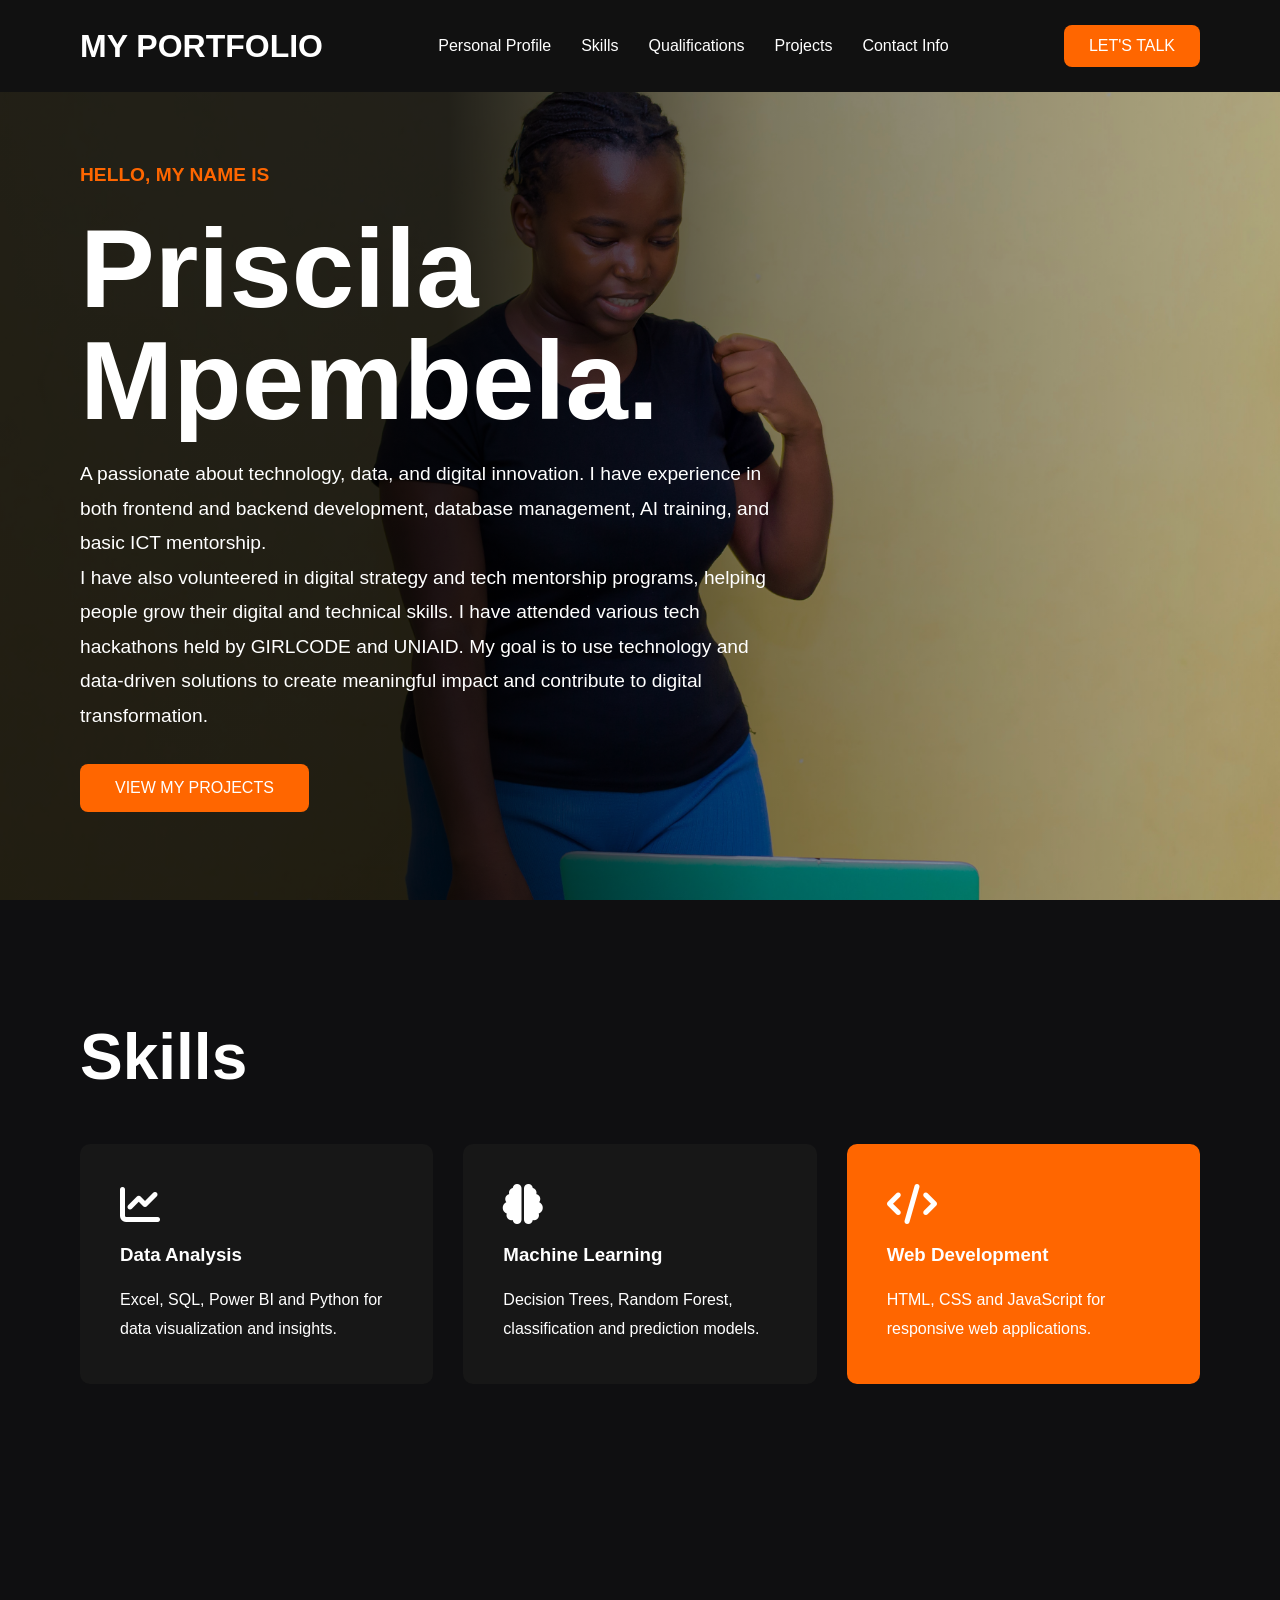
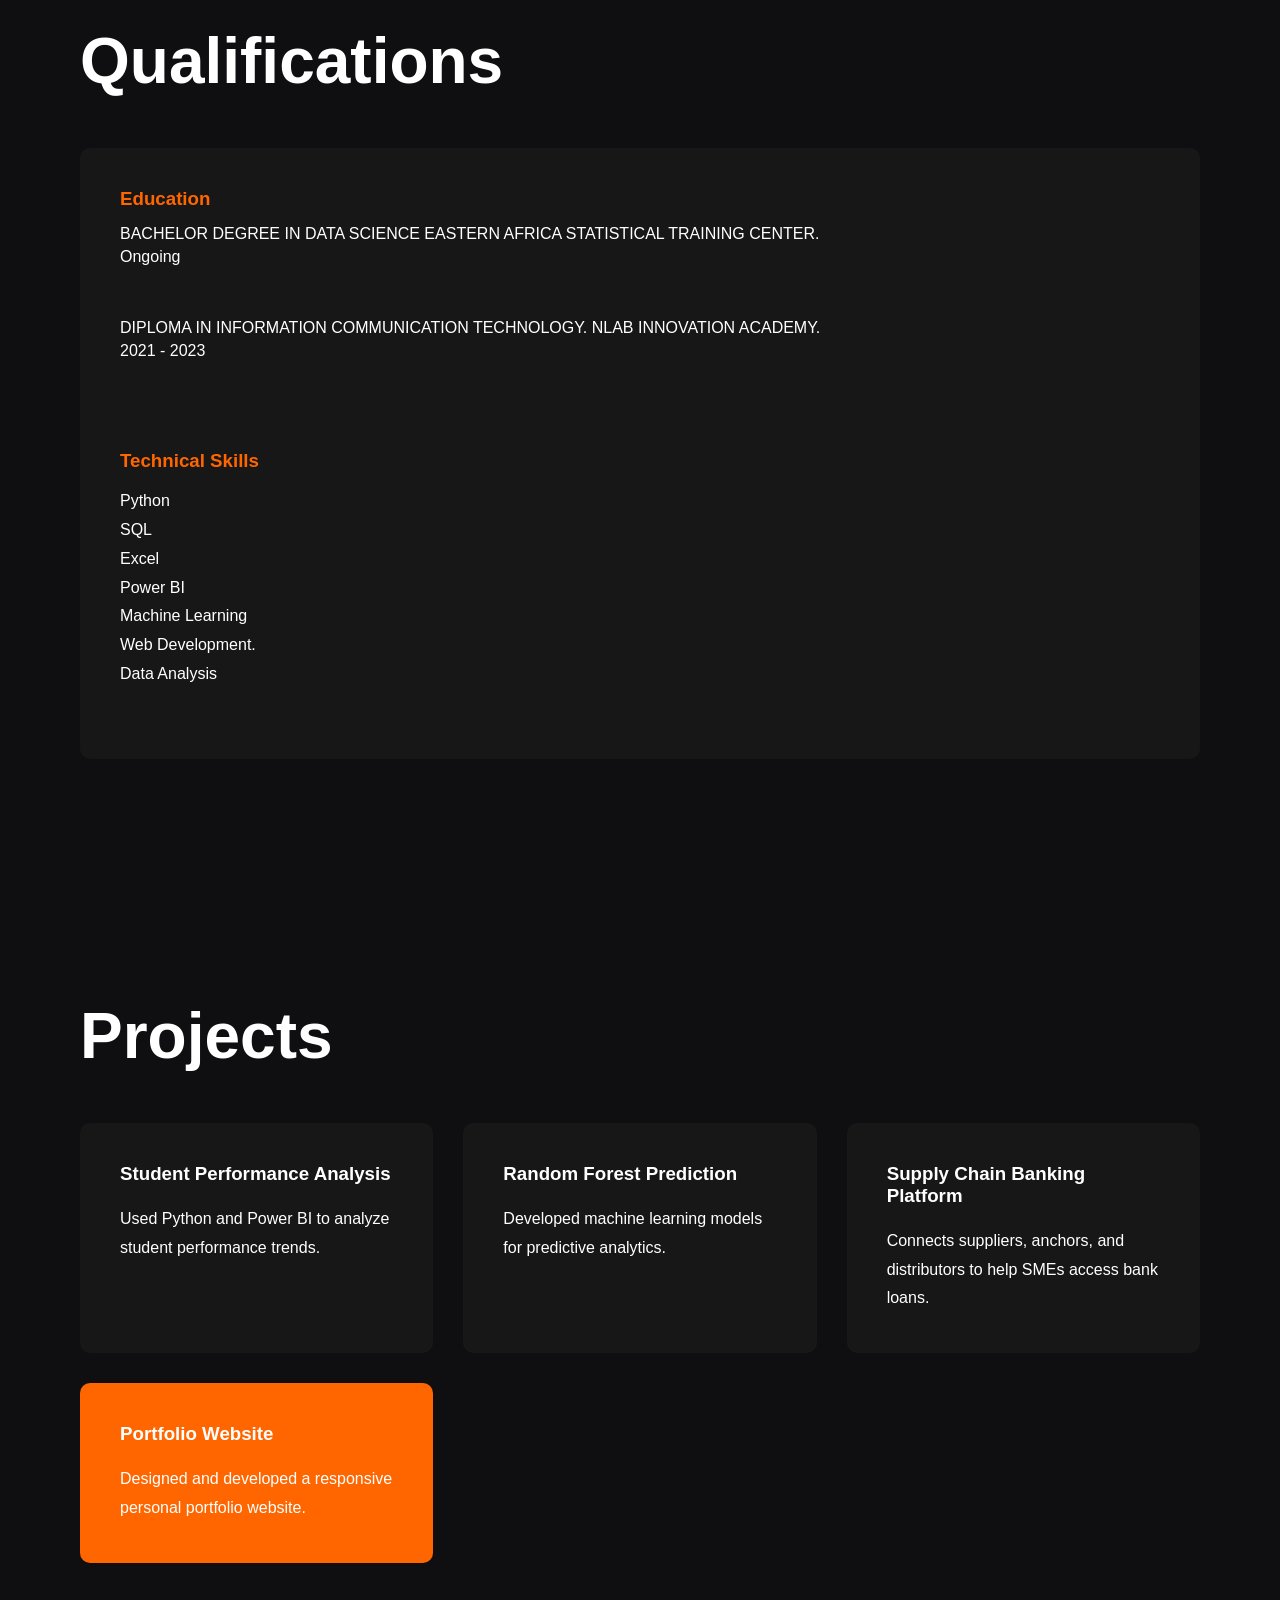
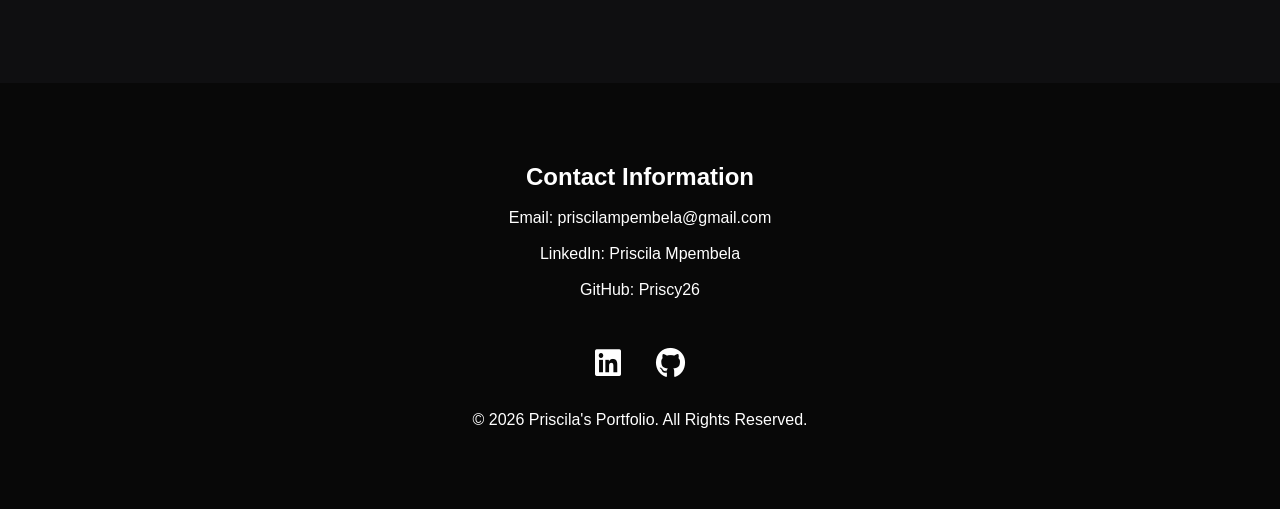
==== index.html @ 2ec35224 "Update index.html" ====
<!DOCTYPE html>
<html lang="en">
<head>
    <meta charset="UTF-8">
    <meta name="viewport" content="width=device-width, initial-scale=1.0">
    <title>PRISCILA PORTFOLIO</title>

    <link rel="stylesheet" href="style.css">

    <link
    rel="stylesheet"
    href="https://cdnjs.cloudflare.com/ajax/libs/font-awesome/6.5.1/css/all.min.css">
</head>
<body>

<header>
    <div class="logo">MY PORTFOLIO</div>

    <nav>
        <ul>
            <li><a href="#profile">Personal Profile</a></li>
            <li><a href="#skills">Skills</a></li>
            <li><a href="#qualifications">Qualifications</a></li>
            <li><a href="#projects">Projects</a></li>
            <li><a href="#contact">Contact Info</a></li>
        </ul>
    </nav>

    <a href="#contact" class="talk-btn">LET'S TALK</a>
</header>

<section class="hero" id="profile">

    <div class="overlay"></div>

    <div class="hero-content">

        <p class="intro">HELLO, MY NAME IS</p>

        <h1>
            Priscila <br>
           Mpembela.
        </h1>

         <p>
        A passionate about technology, data, and digital innovation. I have experience in both frontend and backend development, database management, AI training, and basic ICT mentorship.
      </p>
       <p>
        I have also volunteered in digital strategy and tech mentorship programs, helping people grow their digital and technical skills. I have attended various tech hackathons held by GIRLCODE and UNIAID. My goal is to use technology and data-driven solutions to create meaningful impact and contribute to digital transformation.
      </p>
        <a href="#projects" class="btn">
            VIEW MY PROJECTS
        </a>

    </div>

</section>

<section class="section" id="skills">

    <h2>Skills</h2>

    <div class="cards">

        <div class="card">
            <i class="fas fa-chart-line"></i>
            <h3>Data Analysis</h3>
            <p>
                Excel, SQL, Power BI and Python
                for data visualization and insights.
            </p>
        </div>

        <div class="card">
            <i class="fas fa-brain"></i>
            <h3>Machine Learning</h3>
            <p>
                Decision Trees, Random Forest,
                classification and prediction models.
            </p>
        </div>

        <div class="card active">
            <i class="fas fa-code"></i>
            <h3>Web Development</h3>
            <p>
                HTML, CSS and JavaScript for
                responsive web applications.
            </p>
        </div>

    </div>

</section>

<section class="section" id="qualifications">

    <h2>Qualifications</h2>

    <div class="qualification-box">

        <h3>Education</h3>

       <div>BACHELOR DEGREE IN DATA SCIENCE
        EASTERN AFRICA STATISTICAL TRAINING CENTER.
        <p>Ongoing</p>
        <br>
     <div>DIPLOMA IN INFORMATION COMMUNICATION TECHNOLOGY.
        NLAB INNOVATION ACADEMY.
        <p>2021 - 2023</p>
        <br>
        <br></br>

        
        


        <h3>Technical Skills</h3>

        <p>
            Python<br>
          SQL <br>
          Excel<br> 
          Power BI<br>
            Machine Learning<br> 
            Web Development.<br>
            Data Analysis <br>

        </p>

    </div>

</section>

<section class="section" id="projects">

    <h2>Projects</h2>

    <div class="cards">

        <div class="card">
            <h3>Student Performance Analysis</h3>
            <p>
                Used Python and Power BI to analyze
                student performance trends.
            </p>
        </div>

        <div class="card">
            <h3>Random Forest Prediction</h3>
            <p>
                Developed machine learning models
                for predictive analytics.
            </p>
        </div>

        <div class="card">
    <h3>Supply Chain Banking Platform</h3>
    <p>
    Connects suppliers, anchors, and distributors to help SMEs access bank loans.
    </p>
    </div>

        <div class="card active">
            <h3>Portfolio Website</h3>
            <p>
                Designed and developed a responsive
                personal portfolio website.
            </p>
        </div>

    </div>

</section>

<footer id="contact">

    <h2>Contact Information</h2>
<br>
    <p>Email: priscilampembela@gmail.com</p><br>
    <p>LinkedIn: Priscila Mpembela</p><br>
    <p>GitHub: Priscy26</p><br>

    <div class="socials">

        <a href="#"><i class="fab fa-linkedin"></i></a>

        <a href="#"><i class="fab fa-github"></i></a>


    </div>

    <p class="copyright">
        © 2026 Priscila's Portfolio. All Rights Reserved.
    </p>

</footer>

<button id="topBtn">
    <i class="fas fa-arrow-up"></i>
</button>

<script src="script.js"></script>

</body>
</html>
---- style.css ----
*{
    margin:0;
    padding:0;
    box-sizing:border-box;
    font-family:Arial, sans-serif;
}

html{
    scroll-behavior:smooth;
    scroll-padding-top: 120px;
}

body{
    background:#0f0f11;
    color:white;
}

header{
    position:fixed;
    top:0;
    width:100%;
    display:flex;
    justify-content:space-between;
    align-items:center;
    padding:25px 80px;
    background:#111;
    z-index:1000;
}

.logo{
    font-size:2rem;
    font-weight:bold;
}

nav ul{
    display:flex;
    list-style:none;
    gap:30px;
}

nav a{
    color:white;
    text-decoration:none;
}

nav a:hover{
    color:#ff6600;
}

.talk-btn{
    background:#ff6600;
    color:white;
    text-decoration:none;
    padding:12px 25px;
    border-radius:8px;
}

.hero{
    min-height:100vh;
    display:flex;
    align-items:center;
    padding:120px 80px 80px;
    position:relative;

    background:
    linear-gradient(
        to right,
        rgba(0,0,0,0.85) 35%,
        rgba(0,0,0,0.45) 60%,
        rgba(0,0,0,0.2) 100%
    ),
    url("priscy.jpg.JPG");
    
    background-size: cover;
    background-position: center right;
    background-repeat: no-repeat;

}

.hero{
    min-height:100vh;
    display:flex;
    align-items:center;
    padding:150px 80px 80px;
    position:relative;
}

.hero-content{
    max-width:700px;
}

.intro{
    color:#ff6600;
    font-weight:bold;
    margin-bottom:20px;
}

.hero h1{
    font-size:7rem;
    line-height:1;
    margin-bottom:20px;
}

.hero p{
    font-size:1.2rem;
    line-height:1.8;
}

.btn{
    display:inline-block;
    margin-top:30px;
    background:#ff6600;
    color:white;
    text-decoration:none;
    padding:15px 35px;
    border-radius:8px;
}

.section{
    padding:120px 80px;
}

.section h2{
    font-size:4rem;
    margin-bottom:50px;
}

.cards{
    display:grid;
    grid-template-columns:repeat(auto-fit,minmax(280px,1fr));
    gap:30px;
}

.card{
    background:#171717;
    padding:40px;
    border-radius:10px;
}

.card i{
    font-size:40px;
    margin-bottom:20px;
}

.card h3{
    margin-bottom:20px;
}

.card p{
    line-height:1.8;
}

.active{
    background:#ff6600;
}

.qualification-box{
    background:#171717;
    padding:40px;
    border-radius:10px;
}

.qualification-box h3{
    margin-bottom:15px;
    color:#ff6600;
}

.qualification-box p{
    margin-bottom:30px;
    line-height:1.8;
}

footer{
    background:#080808;
    padding:80px;
    text-align:center;
}

.socials{
    margin:30px 0;
}

.socials a{
    color:white;
    font-size:30px;
    margin:0 15px;
}

.socials a:hover{
    color:#ff6600;
}

#topBtn{
    position:fixed;
    right:20px;
    bottom:20px;
    width:55px;
    height:55px;
    border:none;
    border-radius:50%;
    background:#ff6600;
    color:white;
    cursor:pointer;
    display:none;
}

@media(max-width:768px){

header{
    flex-direction:column;
    gap:20px;
    padding:20px;
}

nav ul{
    flex-wrap:wrap;
    justify-content:center;
}

.hero{
    padding:30px;
}

.hero h1{
    font-size:4rem;
}

.section{
    padding:80px 30px;
}

.section h2{
    font-size:3rem;
}

}
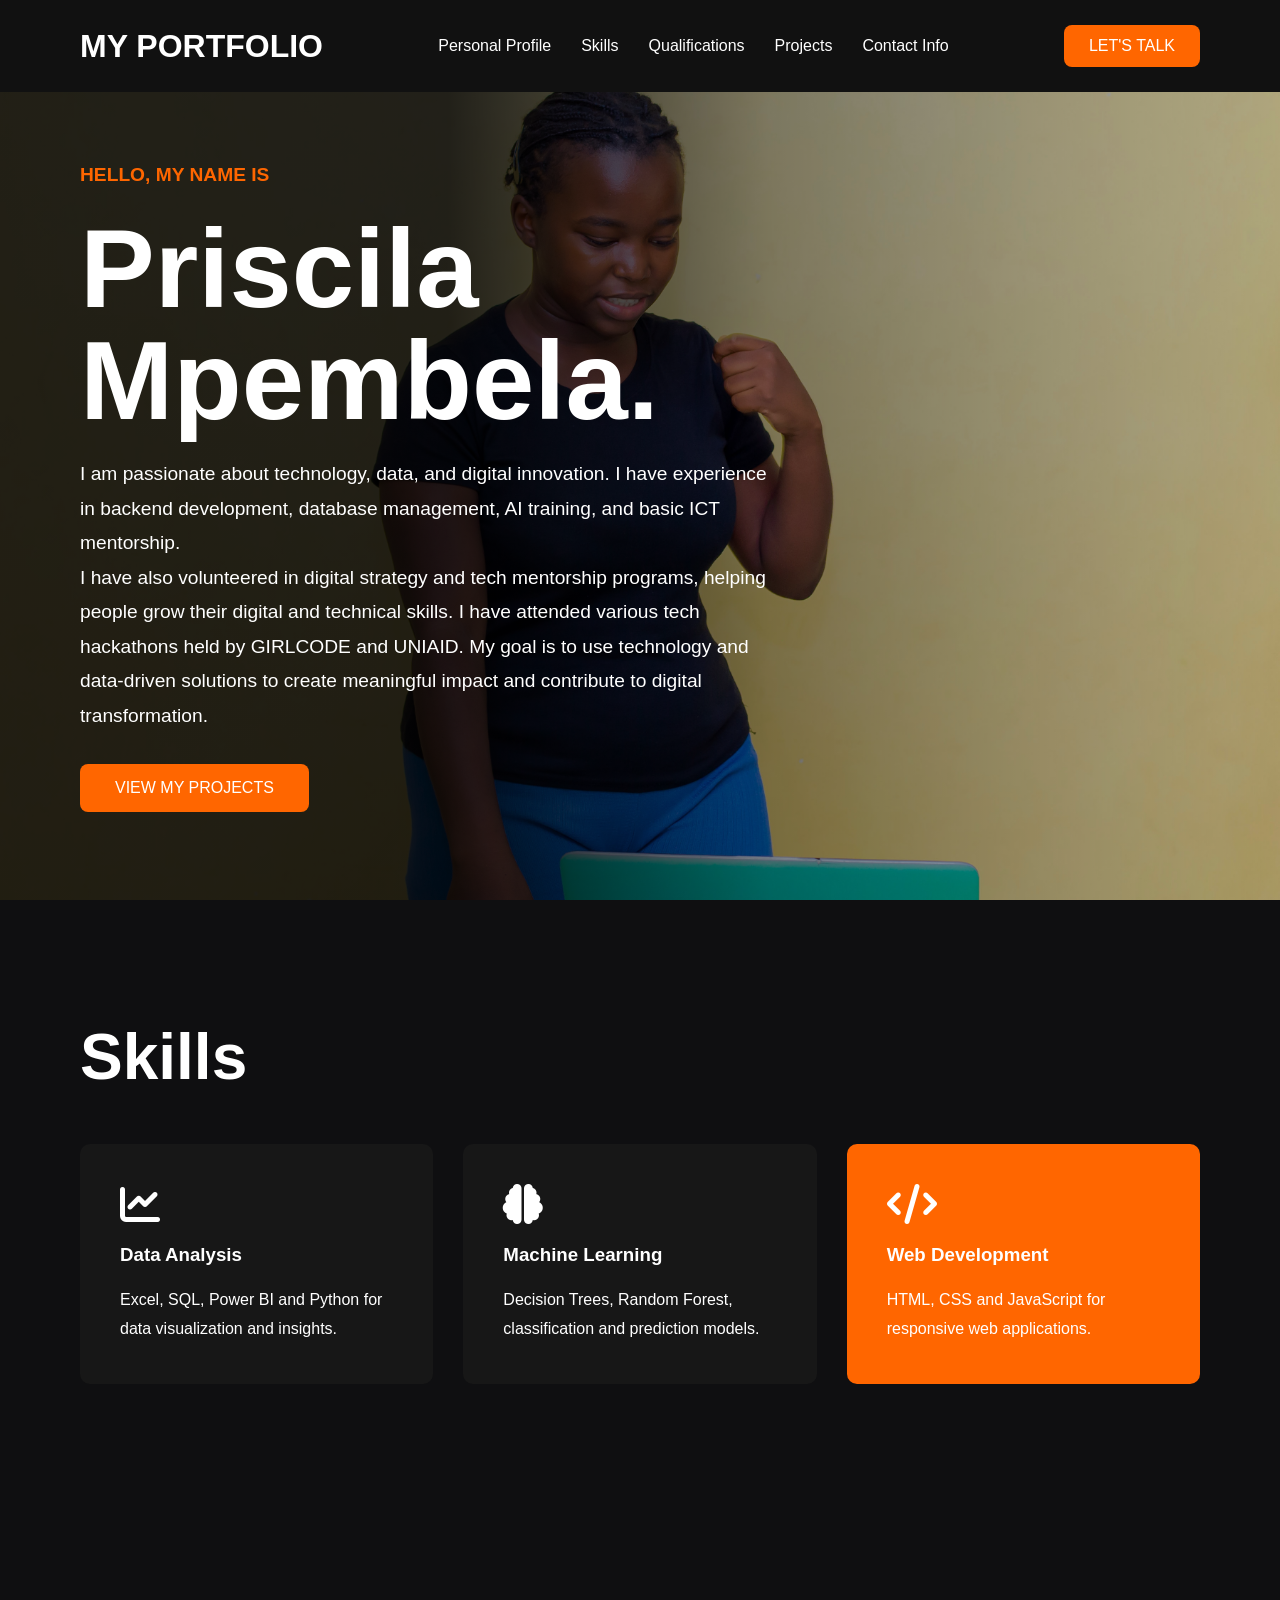
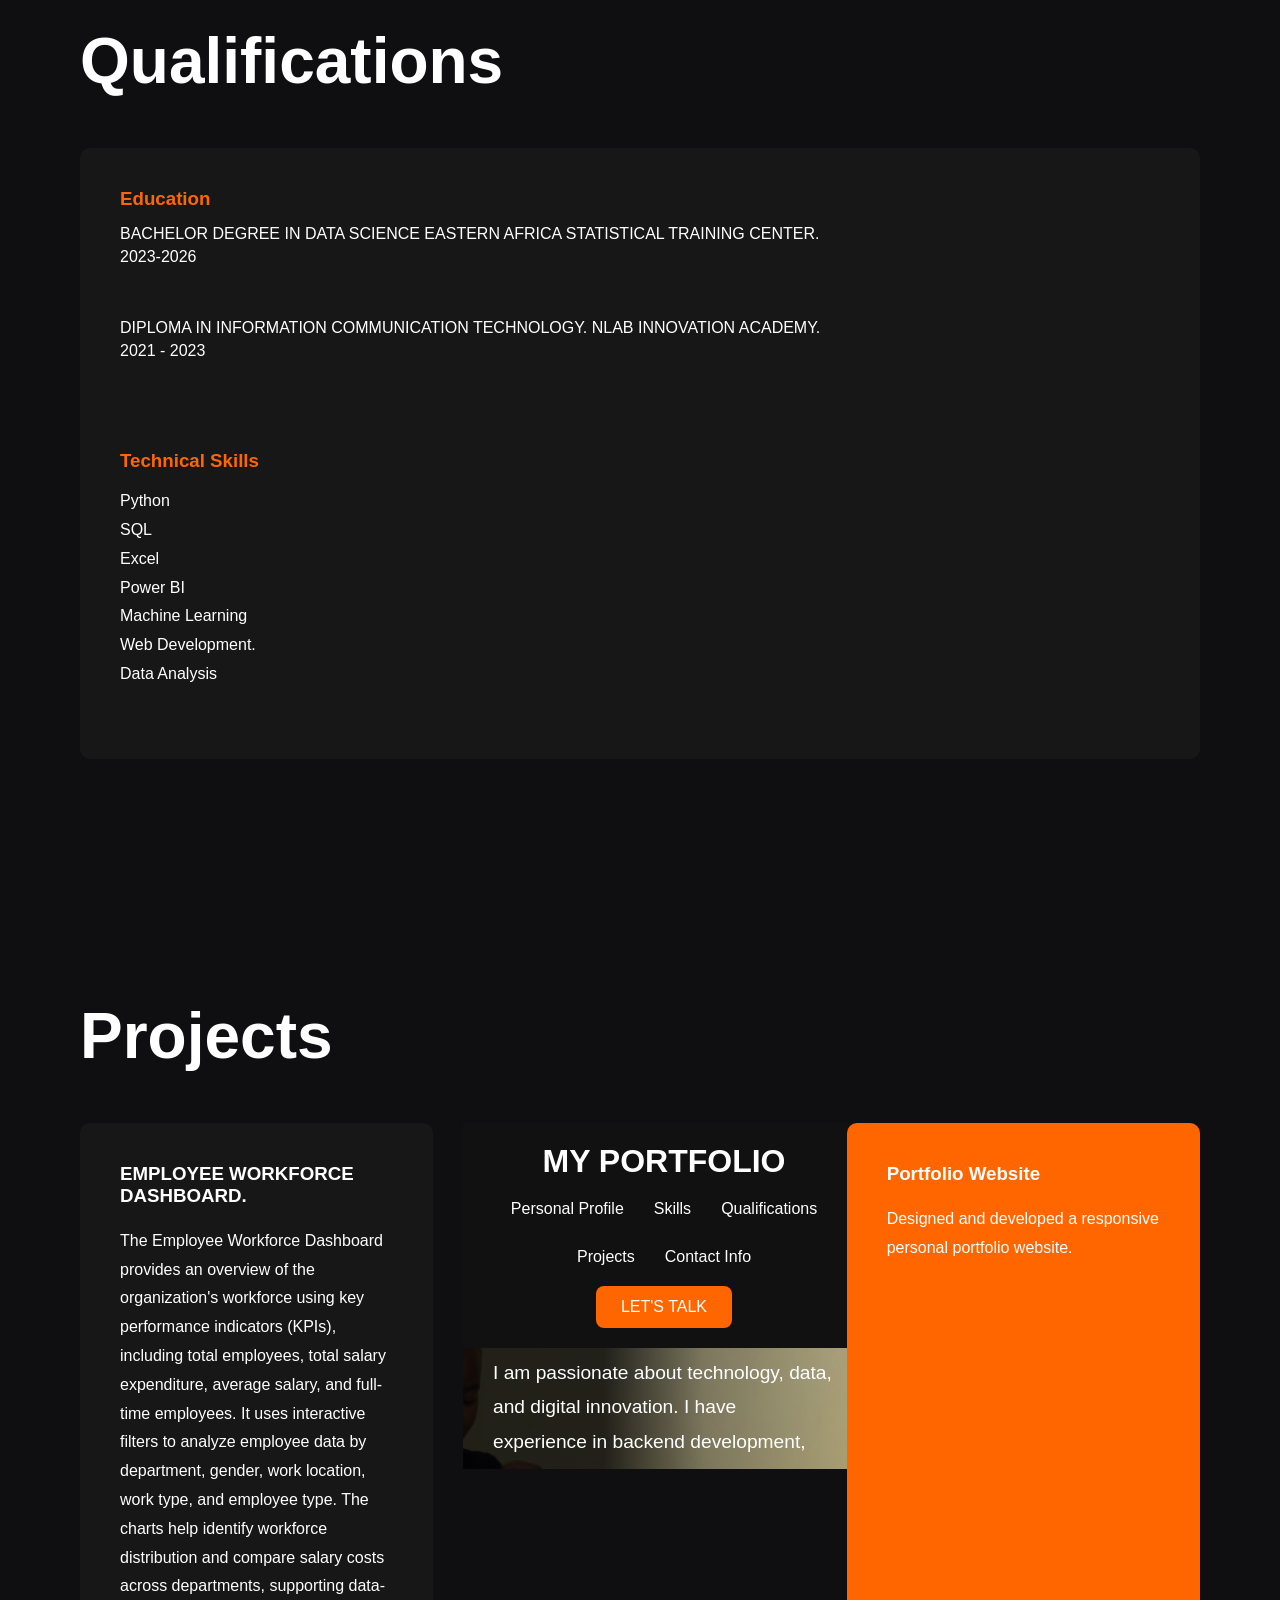
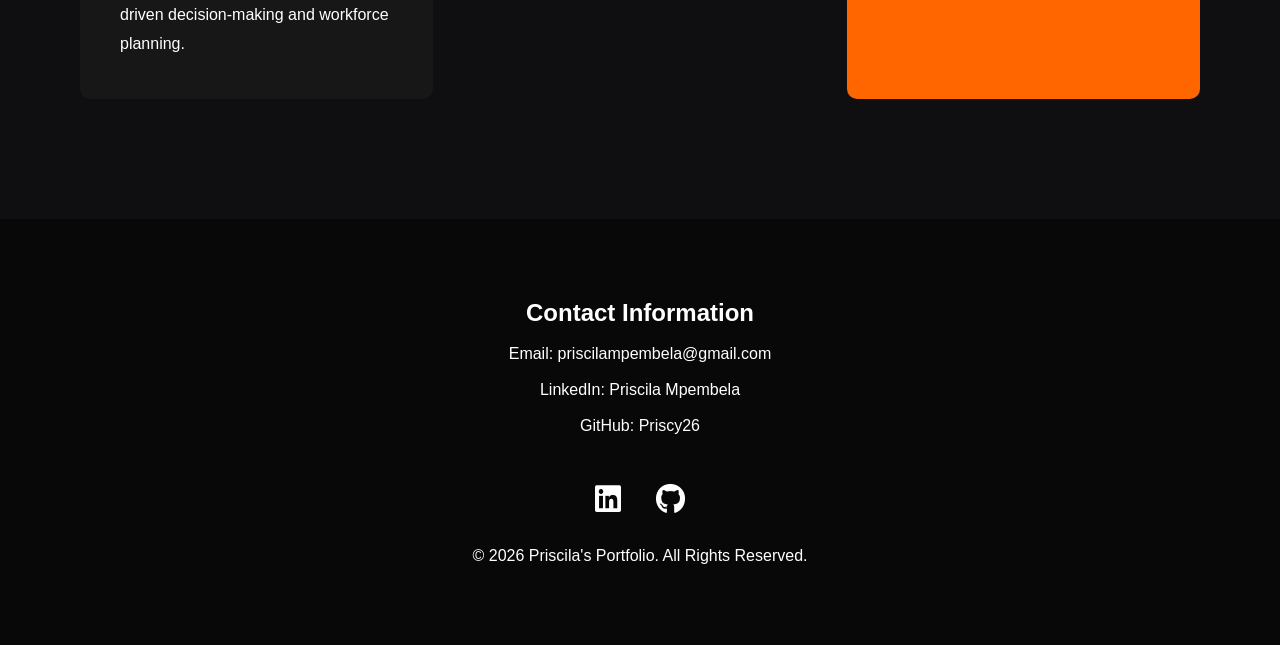
==== commit 17c387a3: "Update index.html" ====
--- a/index.html
+++ b/index.html
@@ -43,7 +43,7 @@
         </h1>
 
          <p>
-        A passionate about technology, data, and digital innovation. I have experience in both frontend and backend development, database management, AI training, and basic ICT mentorship.
+        I am passionate about technology, data, and digital innovation. I have experience in backend development, database management, AI training, and basic ICT mentorship.
       </p>
        <p>
         I have also volunteered in digital strategy and tech mentorship programs, helping people grow their digital and technical skills. I have attended various tech hackathons held by GIRLCODE and UNIAID. My goal is to use technology and data-driven solutions to create meaningful impact and contribute to digital transformation.
@@ -103,7 +103,7 @@
 
        <div>BACHELOR DEGREE IN DATA SCIENCE
         EASTERN AFRICA STATISTICAL TRAINING CENTER.
-        <p>Ongoing</p>
+        <p>2023-2026</p>
         <br>
      <div>DIPLOMA IN INFORMATION COMMUNICATION TECHNOLOGY.
         NLAB INNOVATION ACADEMY.
@@ -138,27 +138,15 @@
 
     <div class="cards">
 
-        <div class="card">
-            <h3>Student Performance Analysis</h3>
-            <p>
-                Used Python and Power BI to analyze
-                student performance trends.
-            </p>
-        </div>
 
         <div class="card">
-            <h3>Random Forest Prediction</h3>
-            <p>
-                Developed machine learning models
-                for predictive analytics.
-            </p>
+    <h3>EMPLOYEE WORKFORCE DASHBOARD.</h3>
+    <p>
+The Employee Workforce Dashboard provides an overview of the organization's workforce using key performance indicators (KPIs), including total employees, total salary expenditure, average salary, and full-time employees. It uses interactive filters to analyze employee data by department, gender, work location, work type, and employee type. The charts help identify workforce distribution and compare salary costs across departments, supporting data-driven decision-making and workforce planning.
+    </p>
         </div>
-
-        <div class="card">
-    <h3>Supply Chain Banking Platform</h3>
-    <p>
-    Connects suppliers, anchors, and distributors to help SMEs access bank loans.
-    </p>
+            <div className= "Excel_project">
+                <iframe width="402" height="346" frameborder="0" scrolling="no" src="?wdAllowInteractivity=False&wdDownloadButton=True&wdInConfigurator=True&wdInConfigurator=True"></iframe>
     </div>
 
         <div class="card active">
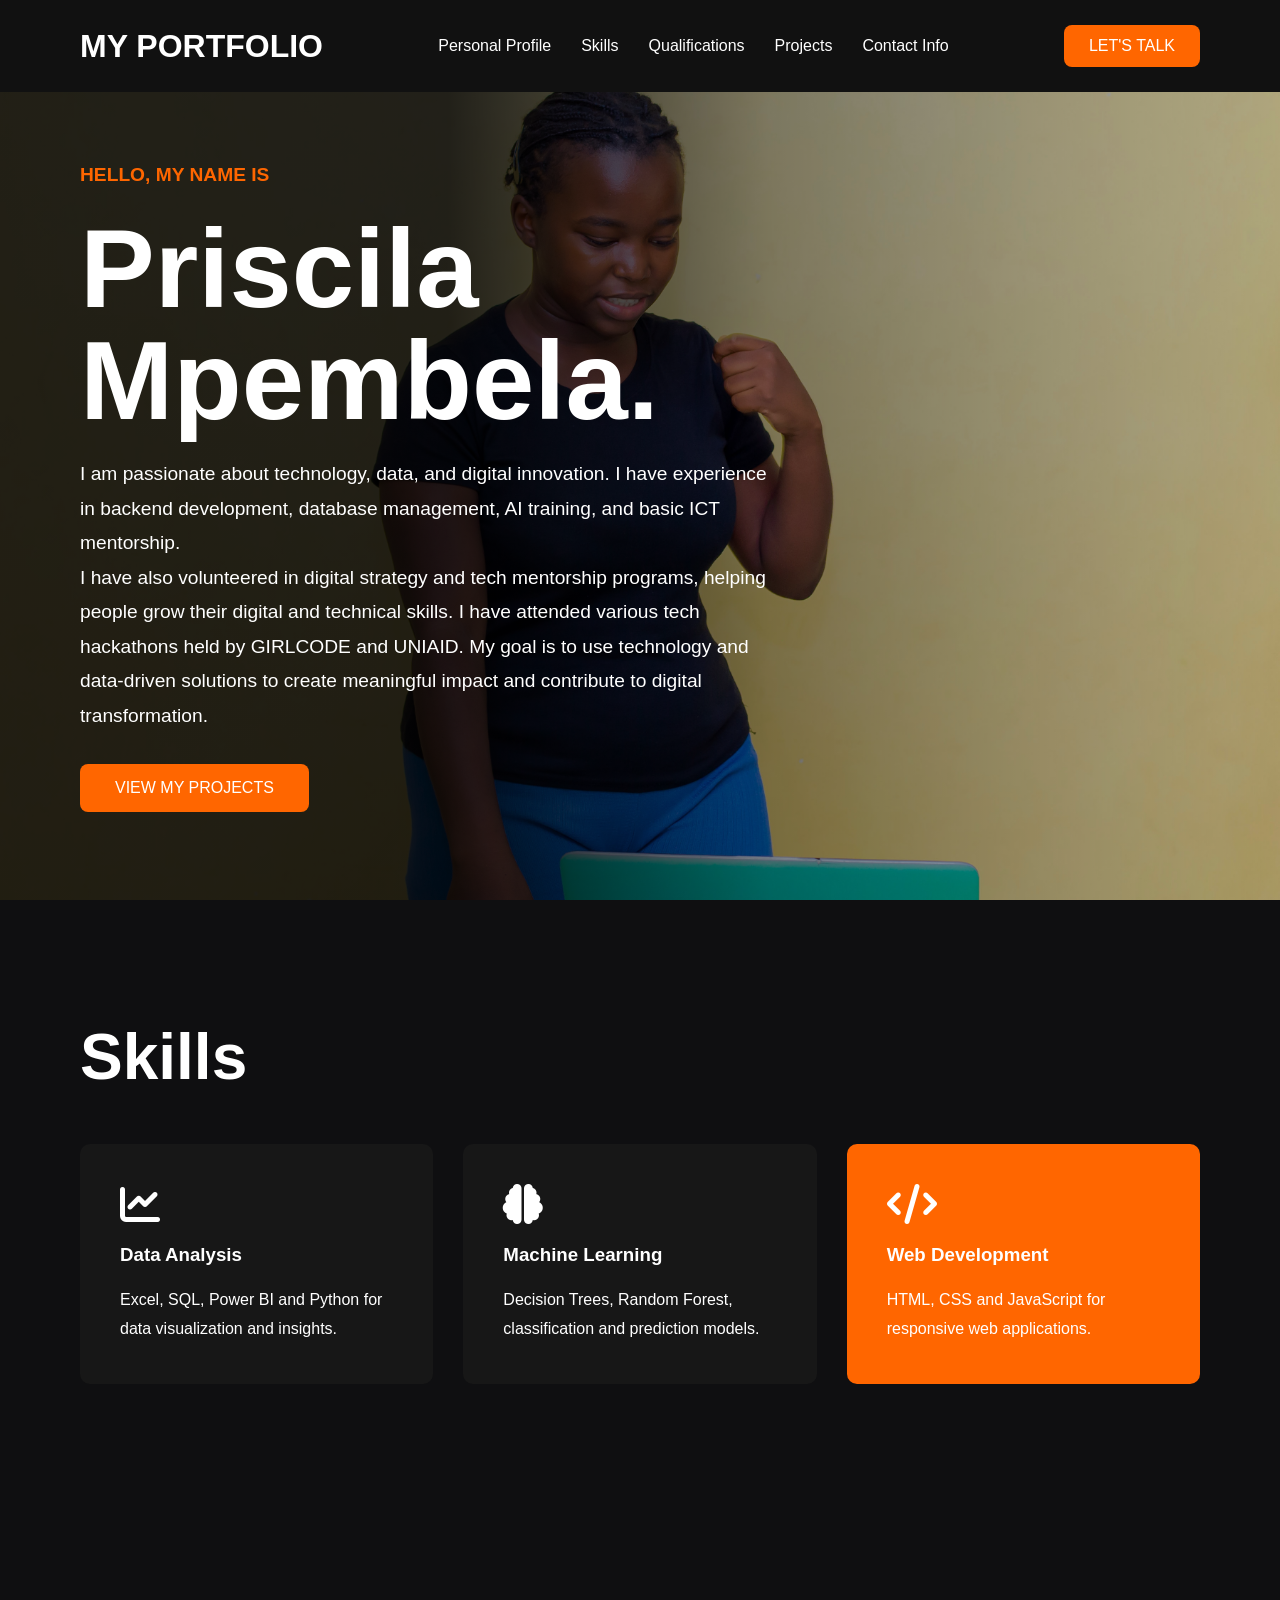
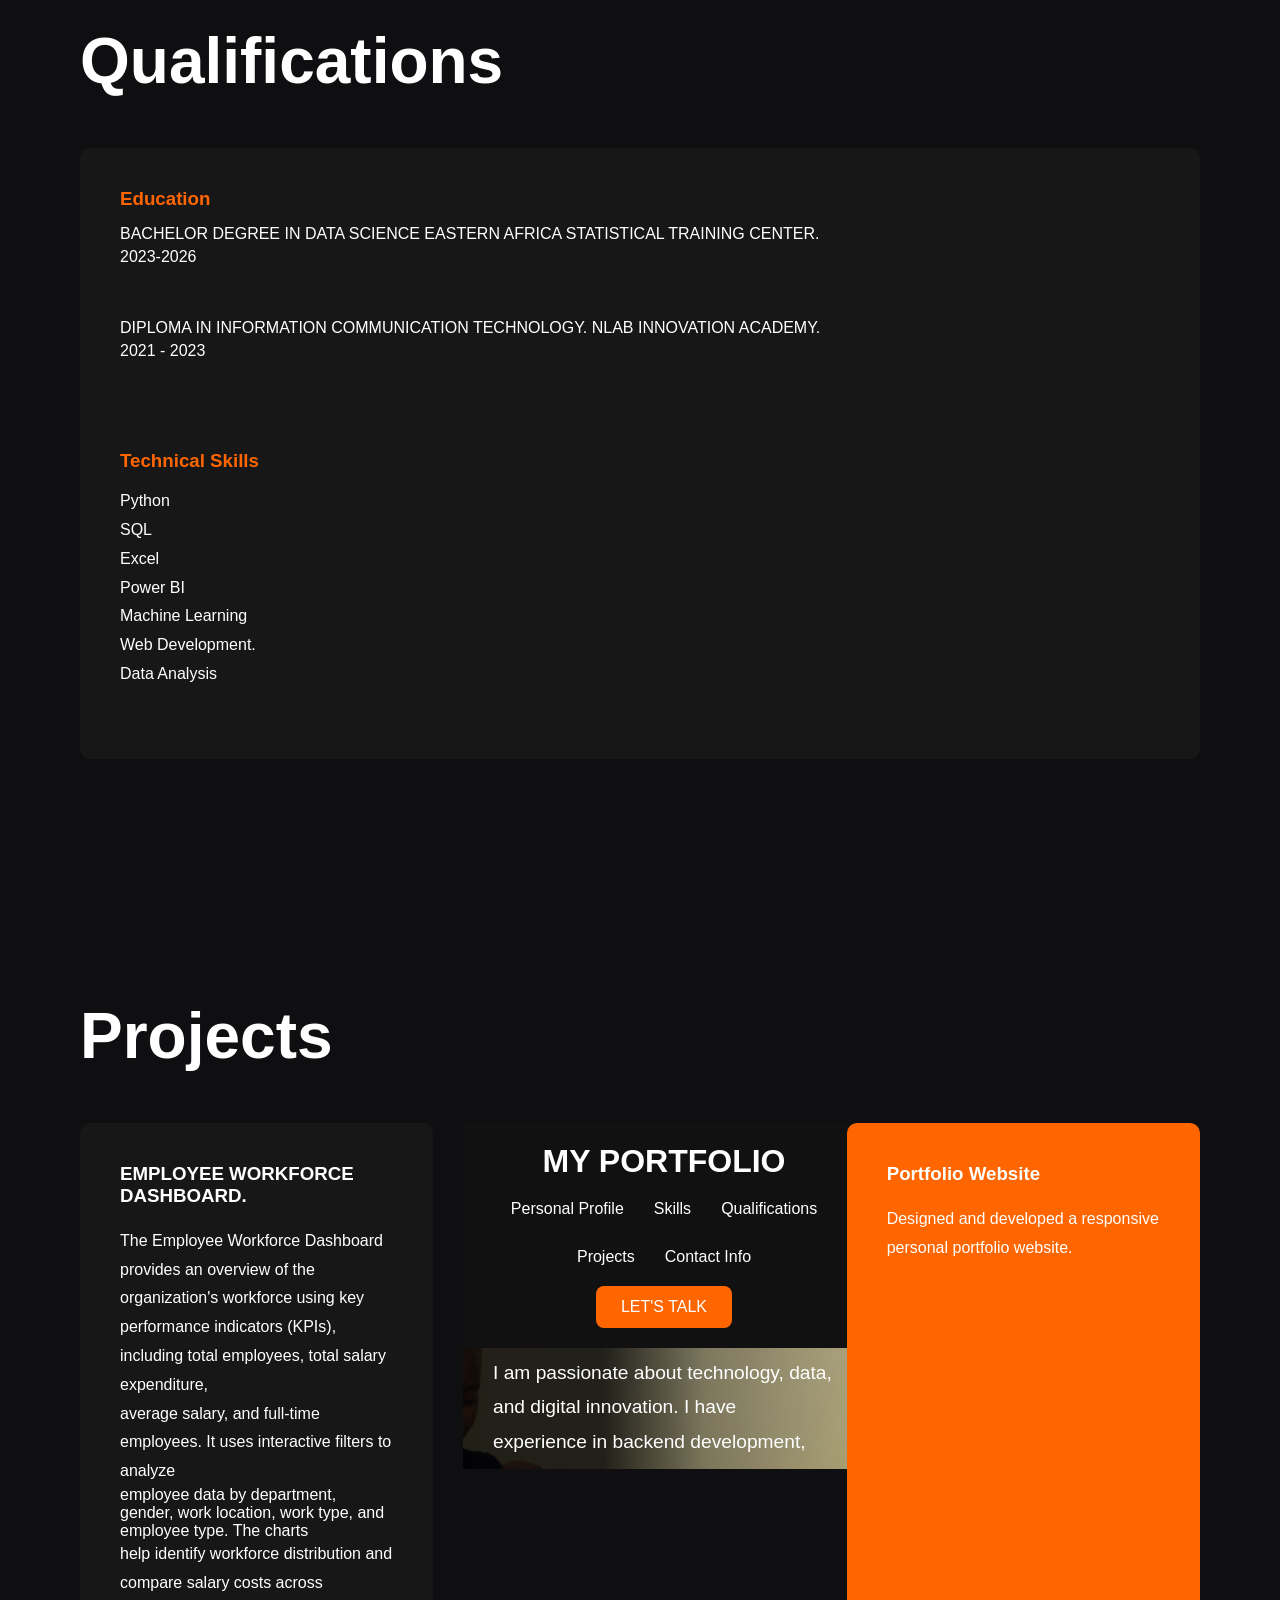
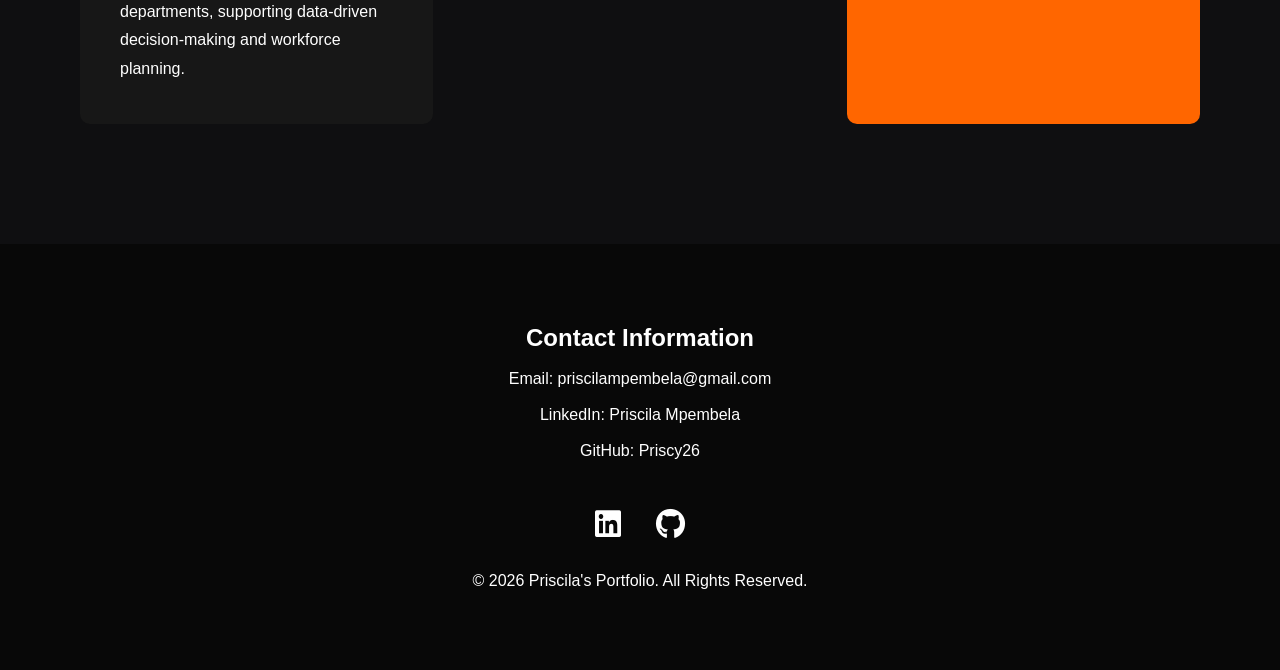
==== commit 977ecb7e: "Update index.html" ====
--- a/index.html
+++ b/index.html
@@ -142,7 +142,13 @@
         <div class="card">
     <h3>EMPLOYEE WORKFORCE DASHBOARD.</h3>
     <p>
-The Employee Workforce Dashboard provides an overview of the organization's workforce using key performance indicators (KPIs), including total employees, total salary expenditure, average salary, and full-time employees. It uses interactive filters to analyze employee data by department, gender, work location, work type, and employee type. The charts help identify workforce distribution and compare salary costs across departments, supporting data-driven decision-making and workforce planning.
+The Employee Workforce Dashboard provides an overview of the organization's workforce using key performance 
+        indicators (KPIs), including total employees, total salary expenditure,<p>
+        average salary, and full-time employees. It uses interactive filters to
+        analyze</p> employee data by department, gender, work location, work type, and
+        employee type. The charts<p> help identify workforce distribution and compare
+        salary costs across departments, supporting data-driven decision-making
+        and workforce planning.</p>
     </p>
         </div>
             <div className= "Excel_project">
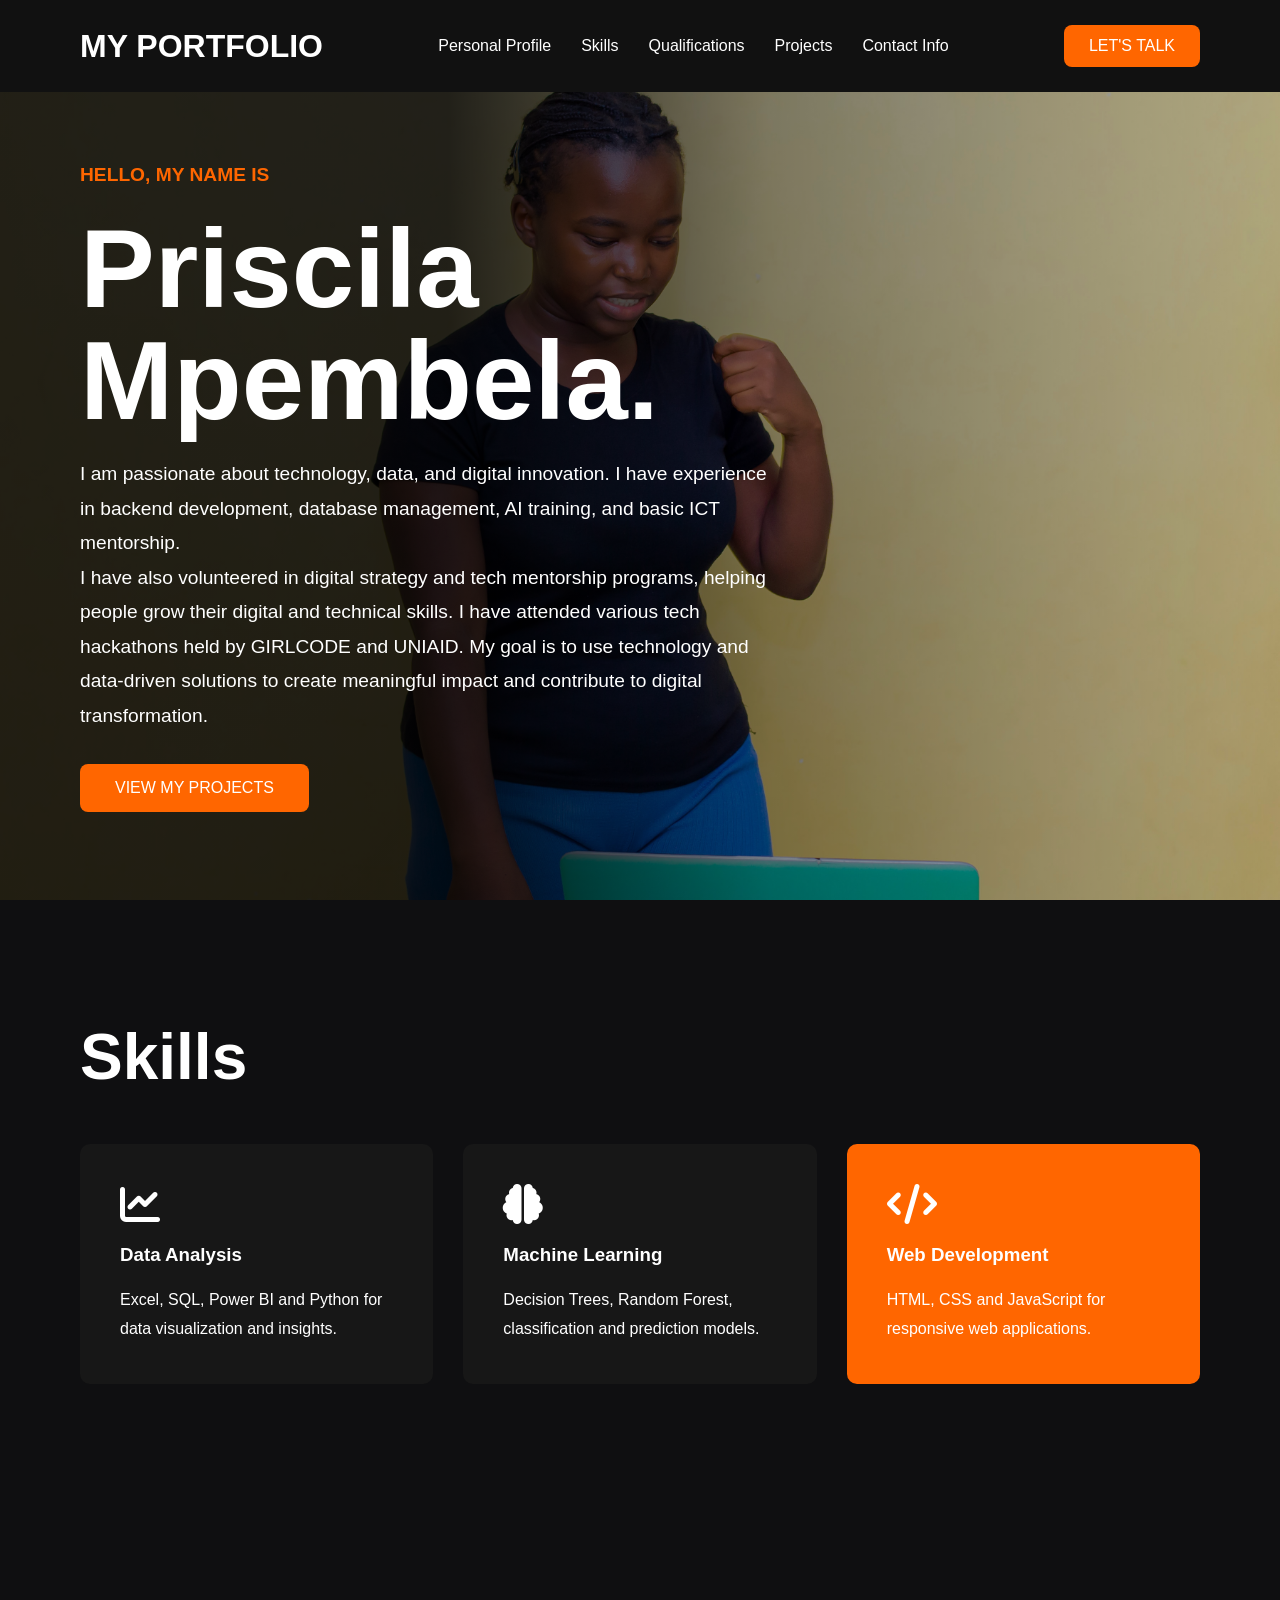
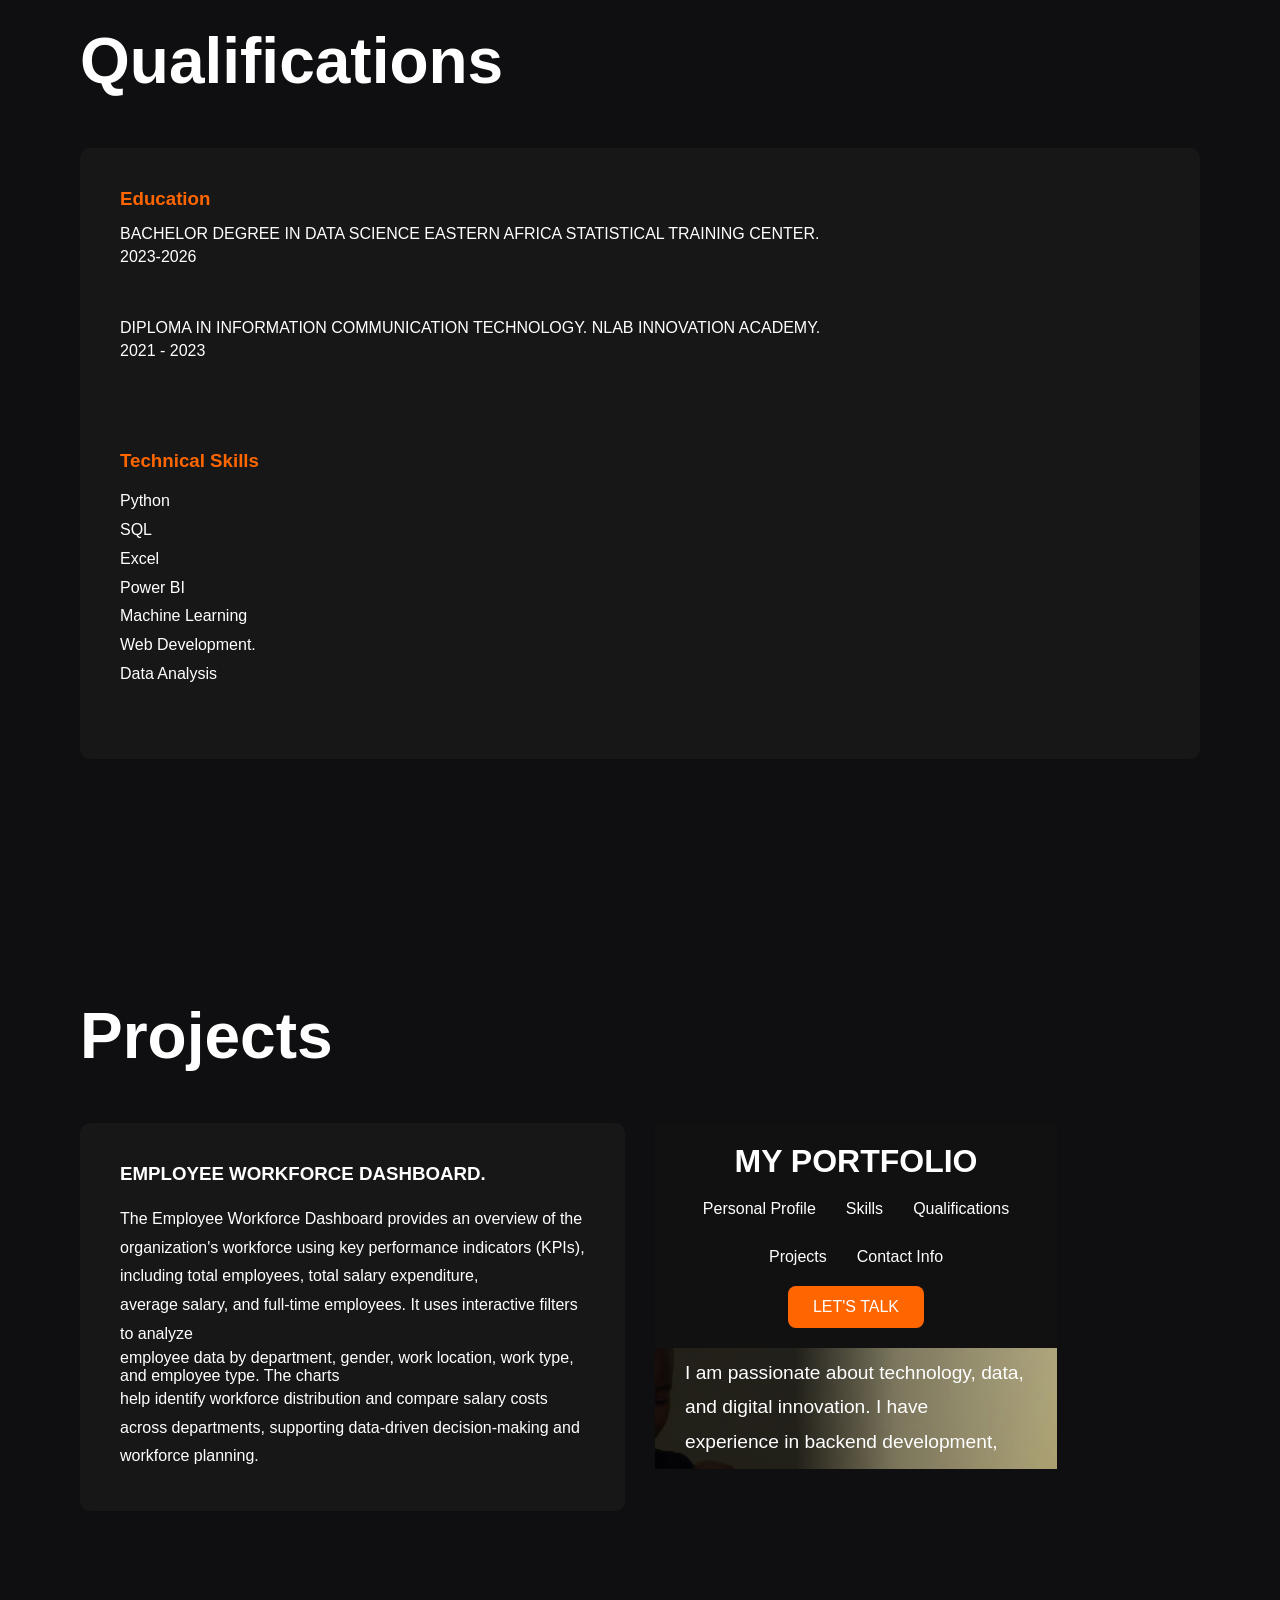
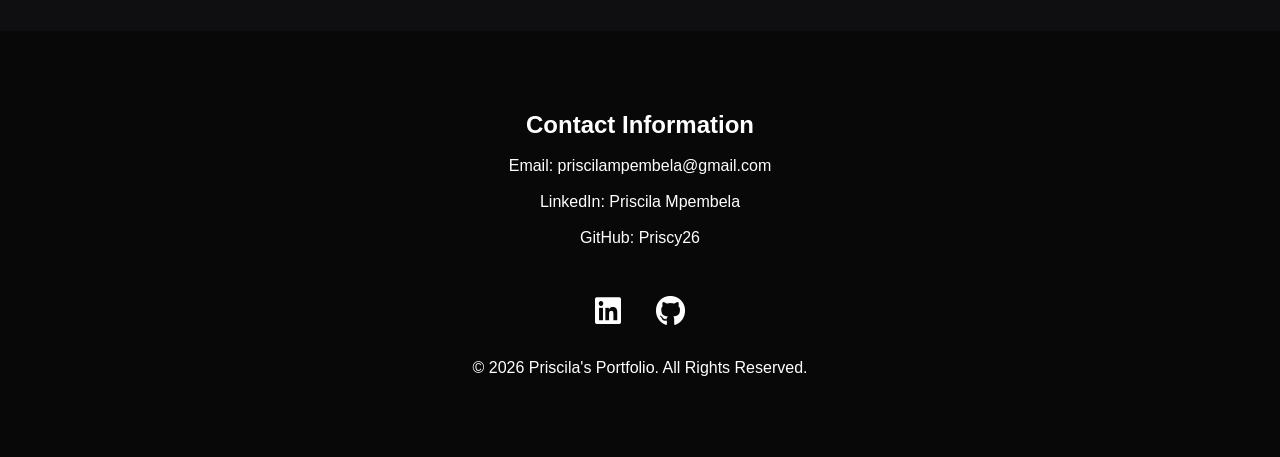
==== commit d5174097: "Fix HTML formatting and structure" ====
--- a/index.html
+++ b/index.html
@@ -151,16 +151,10 @@
         and workforce planning.</p>
     </p>
         </div>
-            <div className= "Excel_project">
                 <iframe width="402" height="346" frameborder="0" scrolling="no" src="?wdAllowInteractivity=False&wdDownloadButton=True&wdInConfigurator=True&wdInConfigurator=True"></iframe>
     </div>
 
-        <div class="card active">
-            <h3>Portfolio Website</h3>
-            <p>
-                Designed and developed a responsive
-                personal portfolio website.
-            </p>
+        
         </div>
 
     </div>
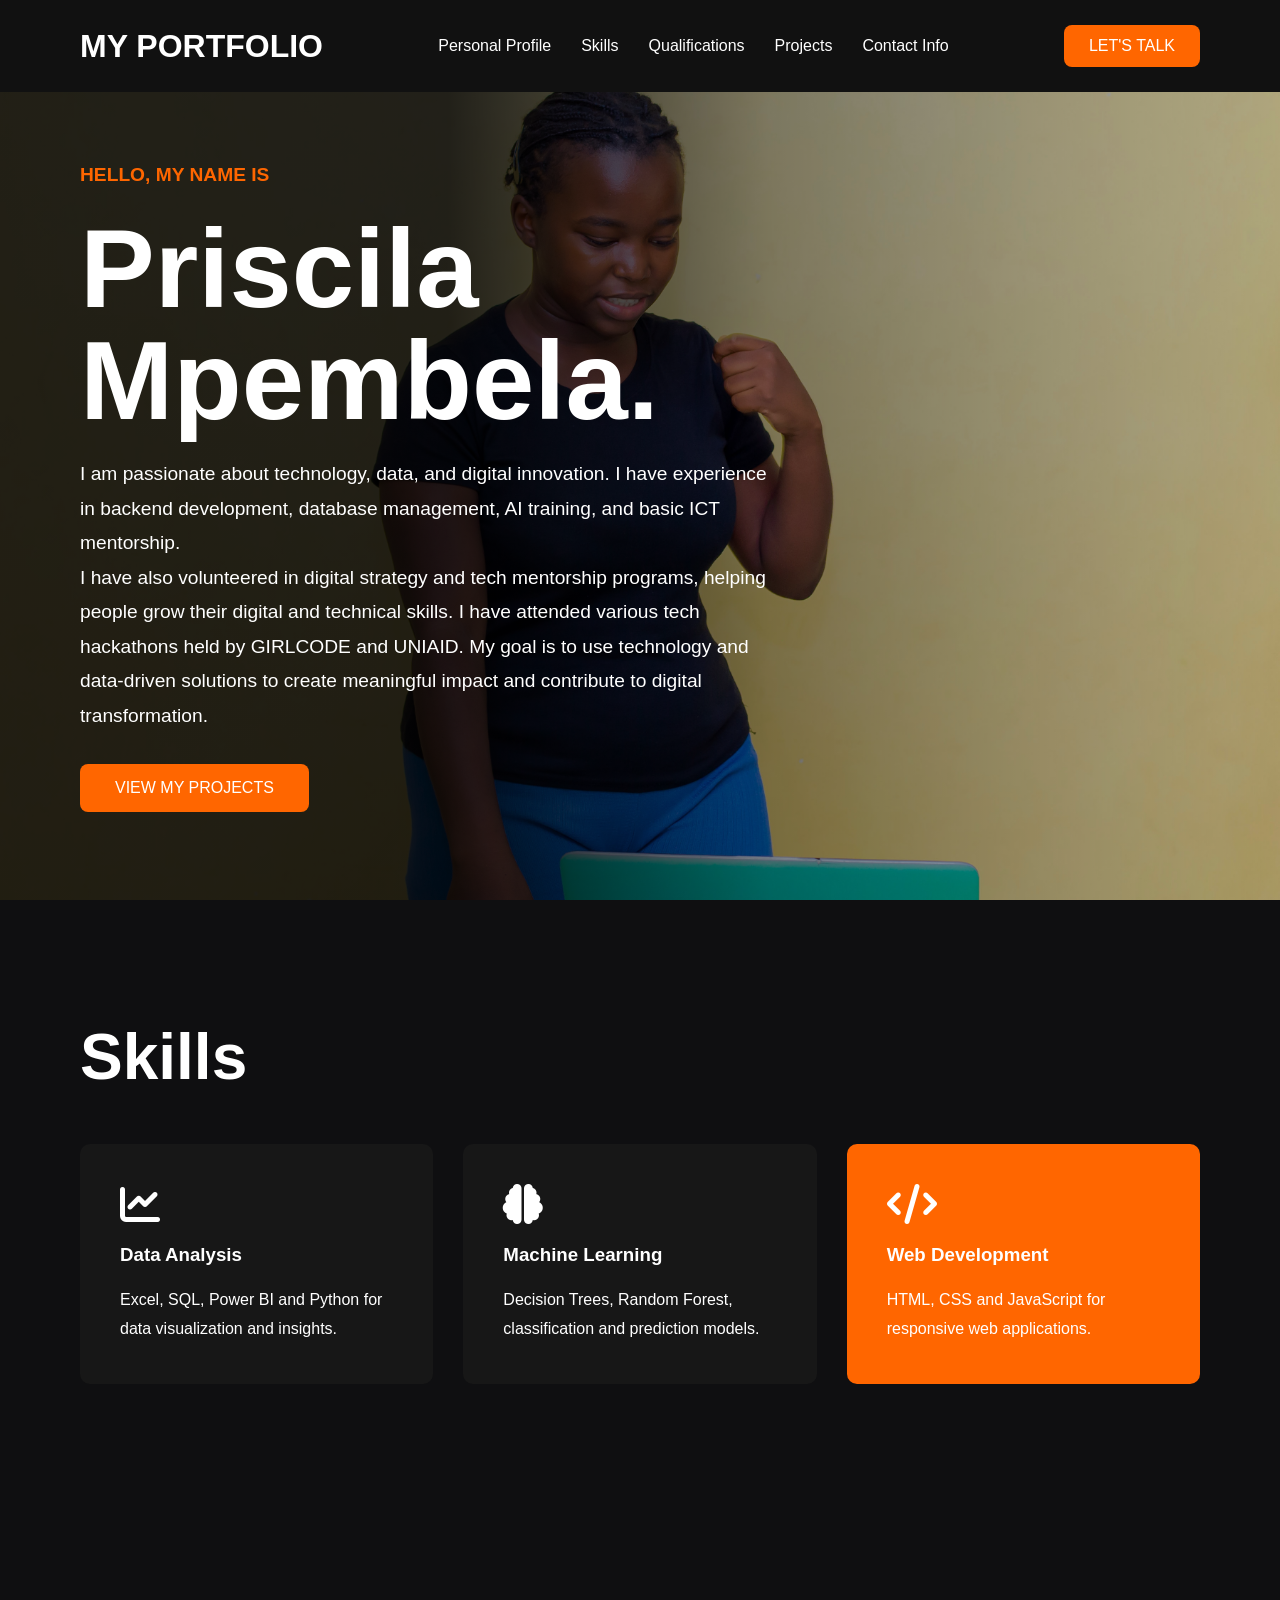
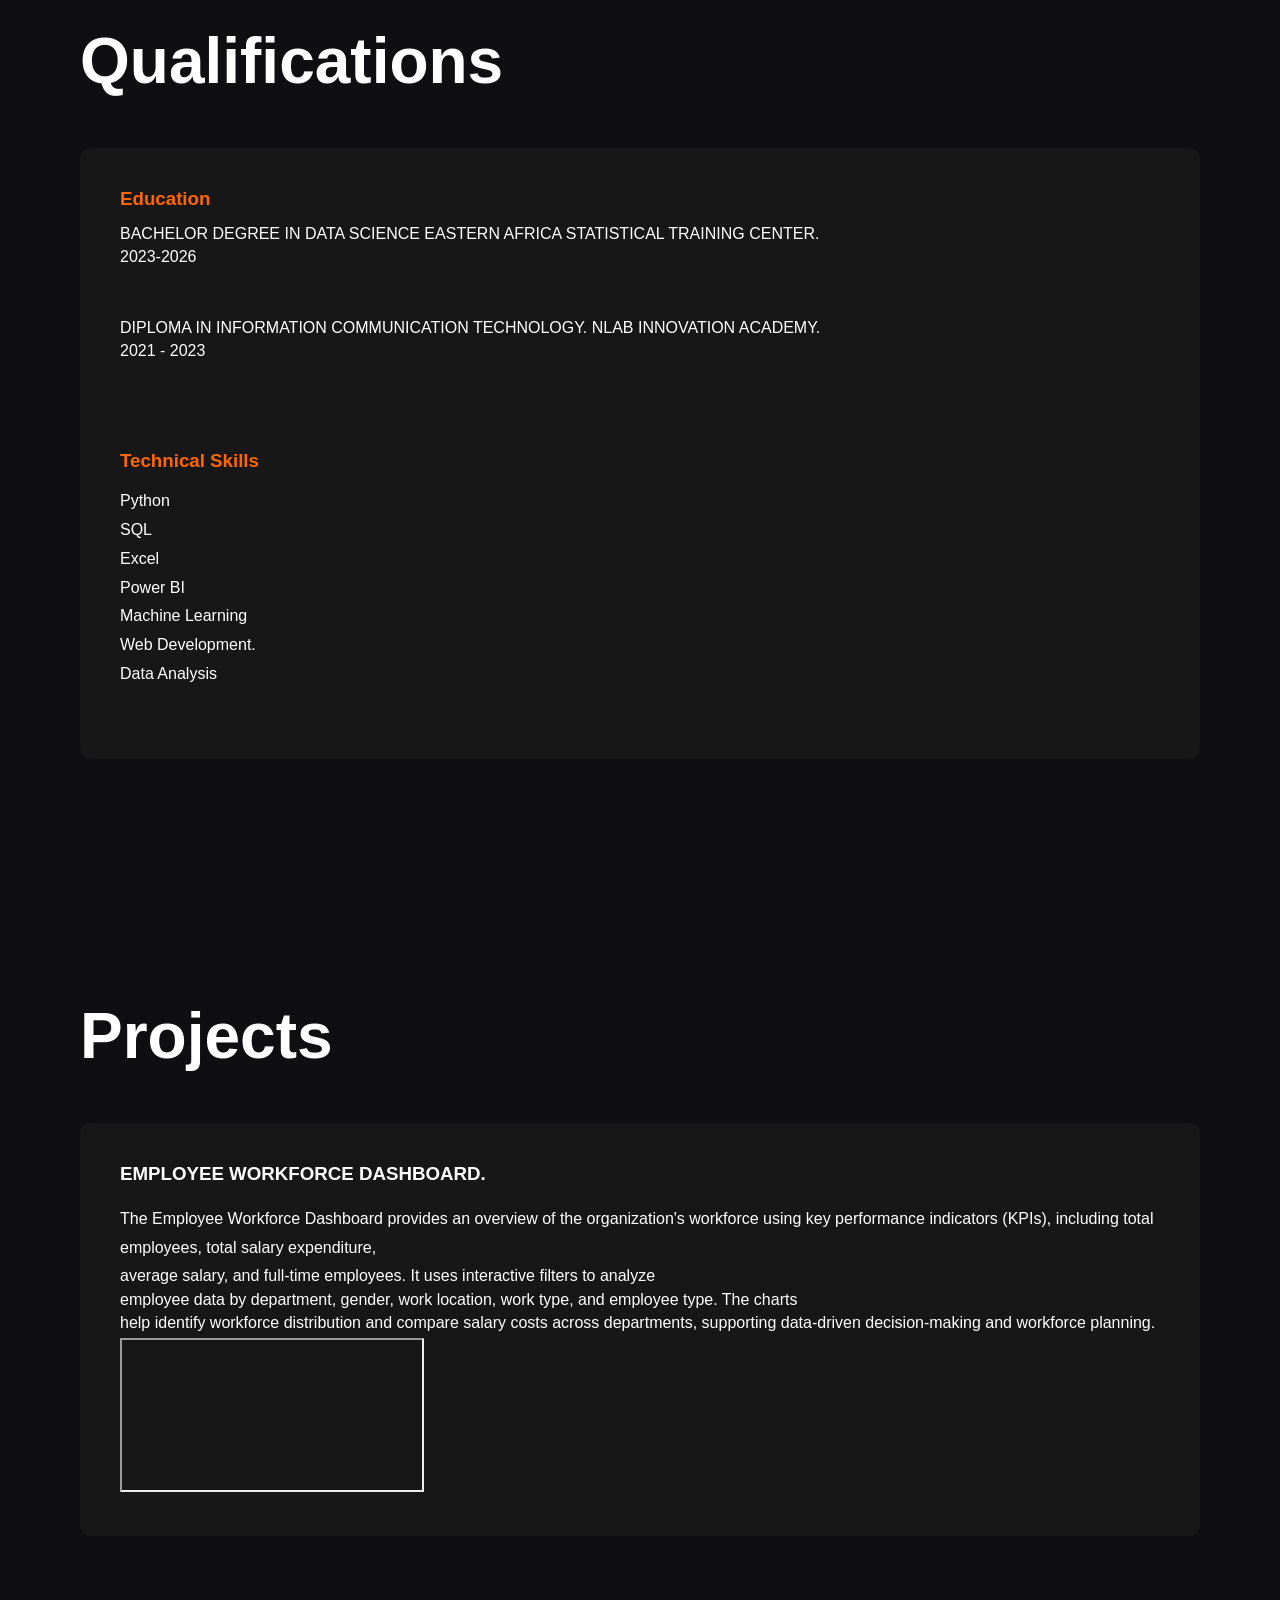
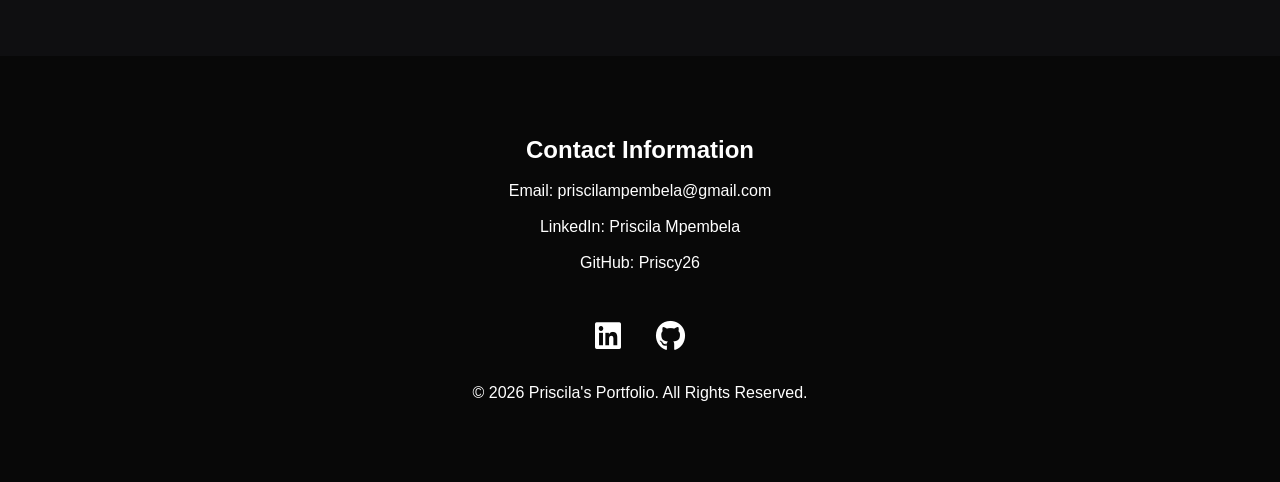
==== commit 8857b7bf: "Update index.html" ====
--- a/index.html
+++ b/index.html
@@ -150,14 +150,13 @@
         salary costs across departments, supporting data-driven decision-making
         and workforce planning.</p>
     </p>
-        </div>
-                <iframe width="402" height="346" frameborder="0" scrolling="no" src="?wdAllowInteractivity=False&wdDownloadButton=True&wdInConfigurator=True&wdInConfigurator=True"></iframe>
-    </div>
+           <iframe src="https://1drv.ms/x/c/6a191cc1a873debb/IQRJkUltuFfCS7Bo2setJJzKAaGdoAjVPyvDms16RYsBzk4"
+   
+             </div>
+                   width="402" height="346" frameborder="0" scrolling="no"></iframe>
+ 
+ 
 
-        
-        </div>
-
-    </div>
 
 </section>
 
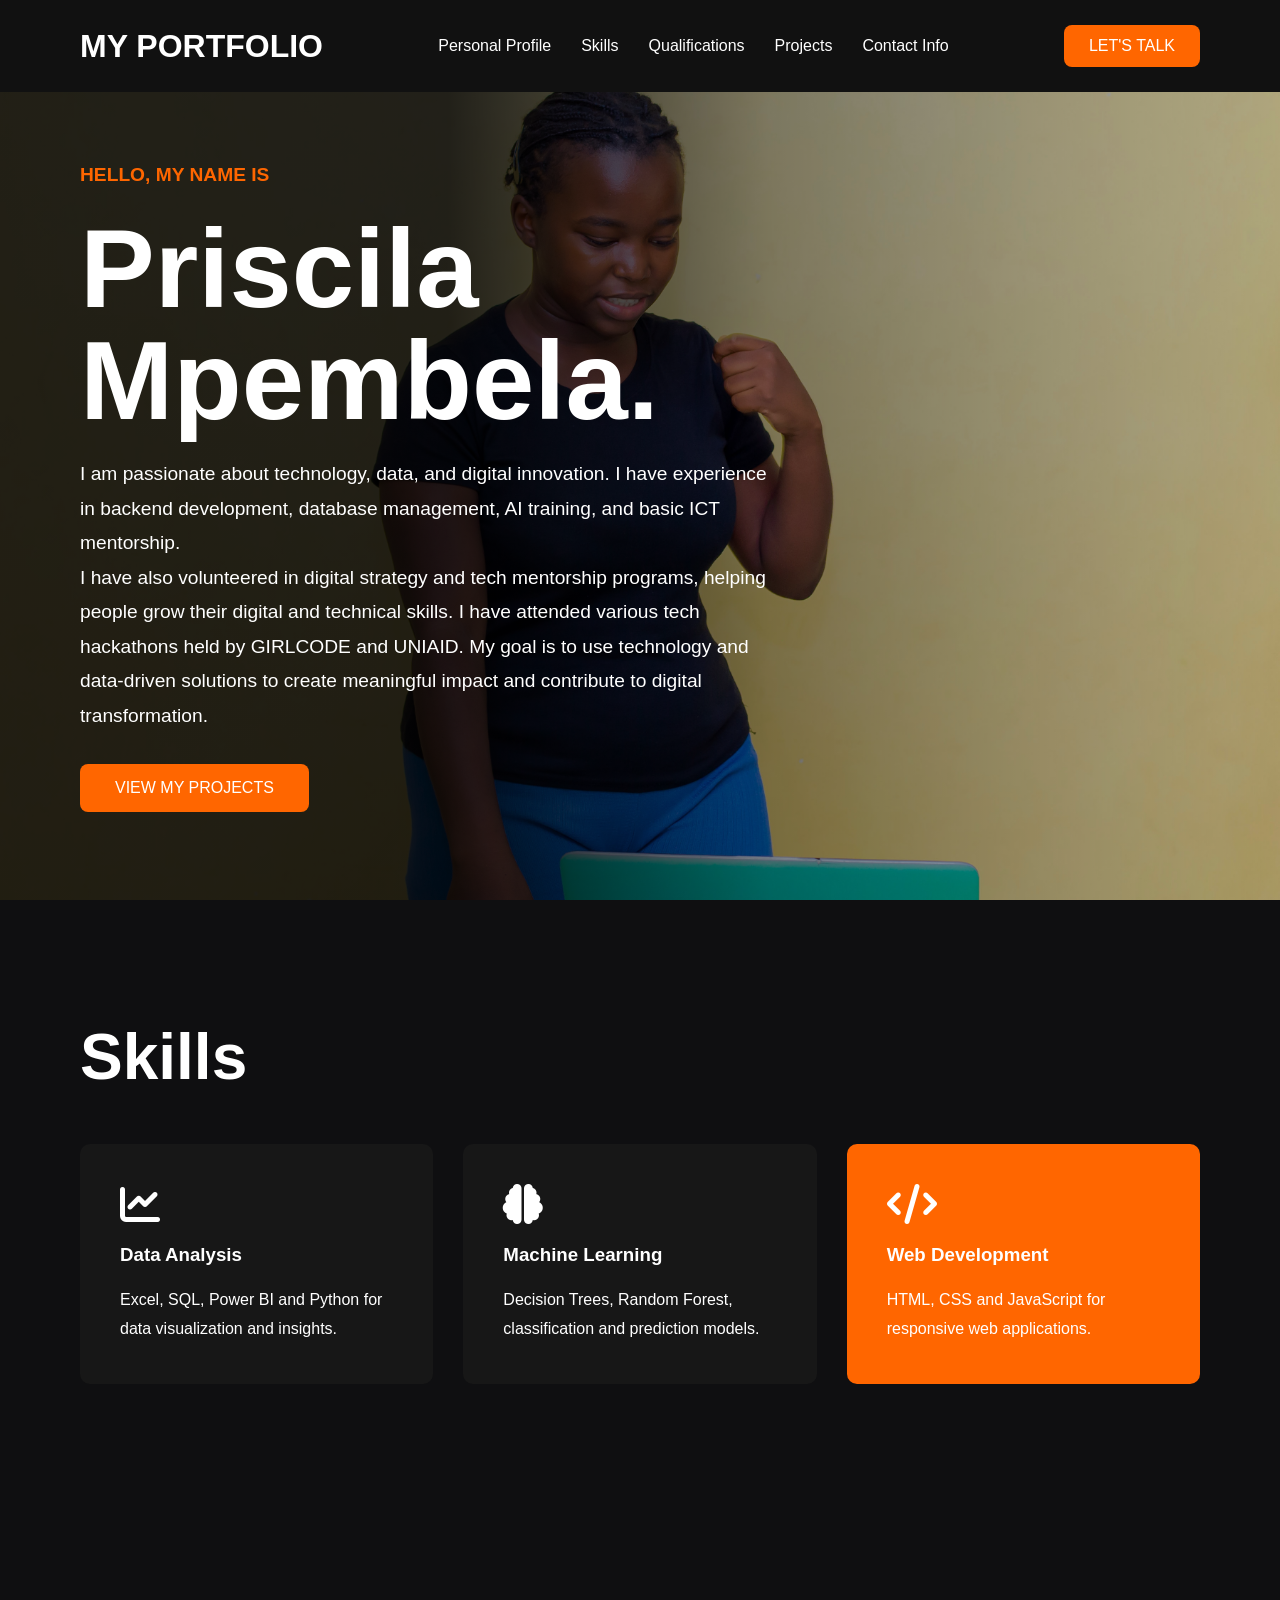
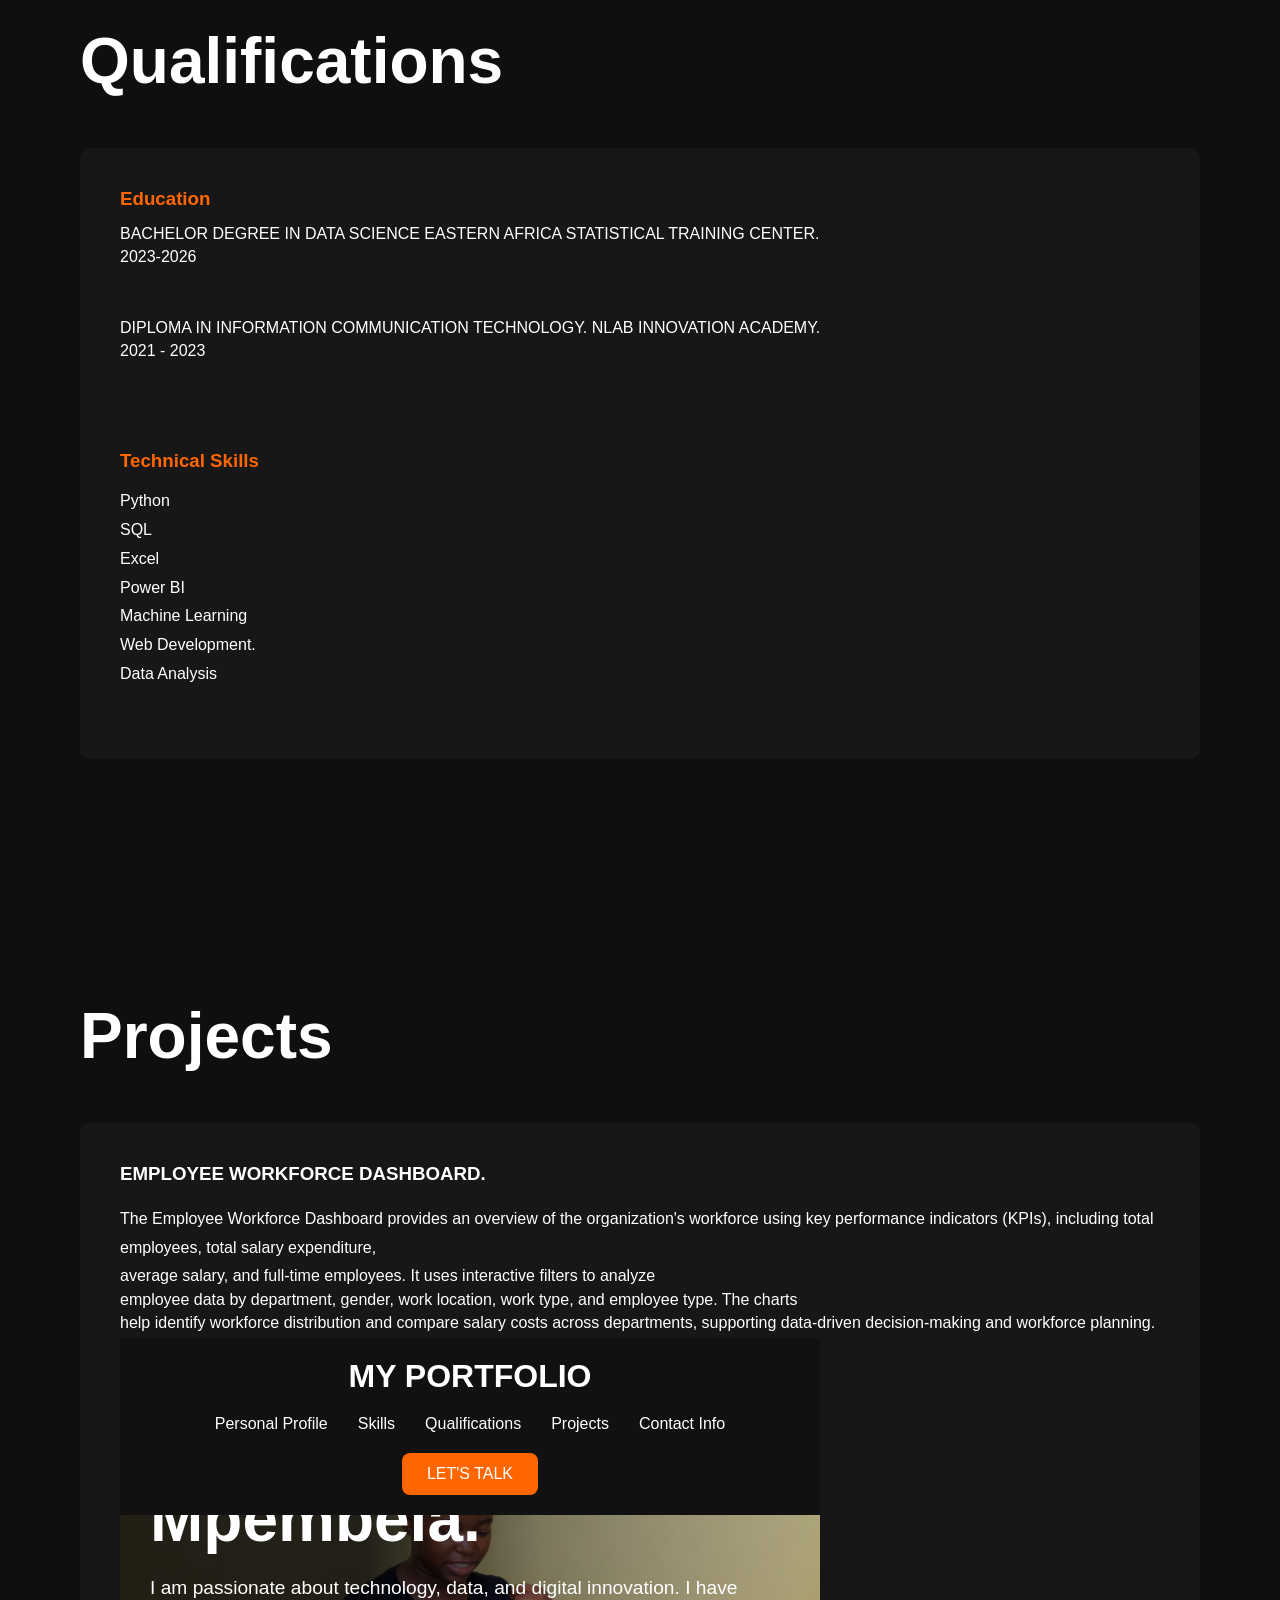
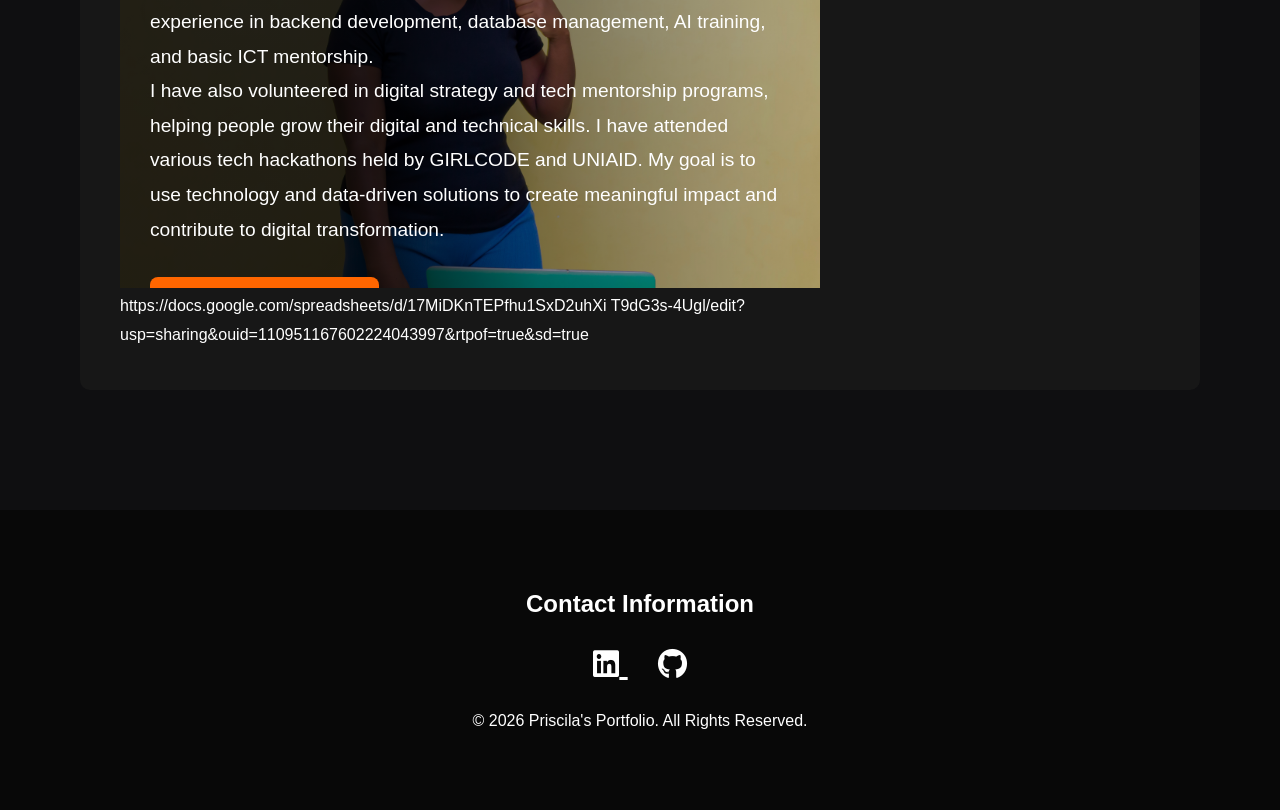
==== commit 4425d866: "Update index.html" ====
--- a/index.html
+++ b/index.html
@@ -150,29 +150,34 @@
         salary costs across departments, supporting data-driven decision-making
         and workforce planning.</p>
     </p>
-           <iframe src="https://1drv.ms/x/c/6a191cc1a873debb/IQRJkUltuFfCS7Bo2setJJzKAaGdoAjVPyvDms16RYsBzk4"
-   
-             </div>
-                   width="402" height="346" frameborder="0" scrolling="no"></iframe>
- 
- 
-
-
+            <div>
+          <iframe width="700" height="550" frameborder="0" scrolling="no" src="?wdAllowInteractivity=False&wdHideGridlines=True&wdHideHeaders=
+              True&wdDownloadButton=True&wdInConfigurator=True&wdInConfigurator=True"></iframe>
+</div>
+            <p>https://docs.google.com/spreadsheets/d/17MiDKnTEPfhu1SxD2uhXi
+                T9dG3s-4Ugl/edit?usp=sharing&ouid=110951167602224043997&rtpof=true&sd=true</p>
 </section>
 
 <footer id="contact">
 
     <h2>Contact Information</h2>
-<br>
-    <p>Email: priscilampembela@gmail.com</p><br>
-    <p>LinkedIn: Priscila Mpembela</p><br>
-    <p>GitHub: Priscy26</p><br>
 
     <div class="socials">
+ <!-- LinkedIn -->
+    <a href="https://www.linkedin.com/in/priscila-mpembela-b8a6b1337"
+       target="_blank"
+       rel="noopener noreferrer"
+       aria-label="Visit my LinkedIn profile">
+        <i class="fab fa-linkedin"></i>
+    </a>
 
-        <a href="#"><i class="fab fa-linkedin"></i></a>
-
-        <a href="#"><i class="fab fa-github"></i></a>
+      <!-- GitHub -->
+    <a href="https://github.com/Priscv26"
+       target="_blank"
+       rel="noopener noreferrer"
+       aria-label="Visit my GitHub profile">
+        <i class="fab fa-github"></i>
+    </a>
 
 
     </div>
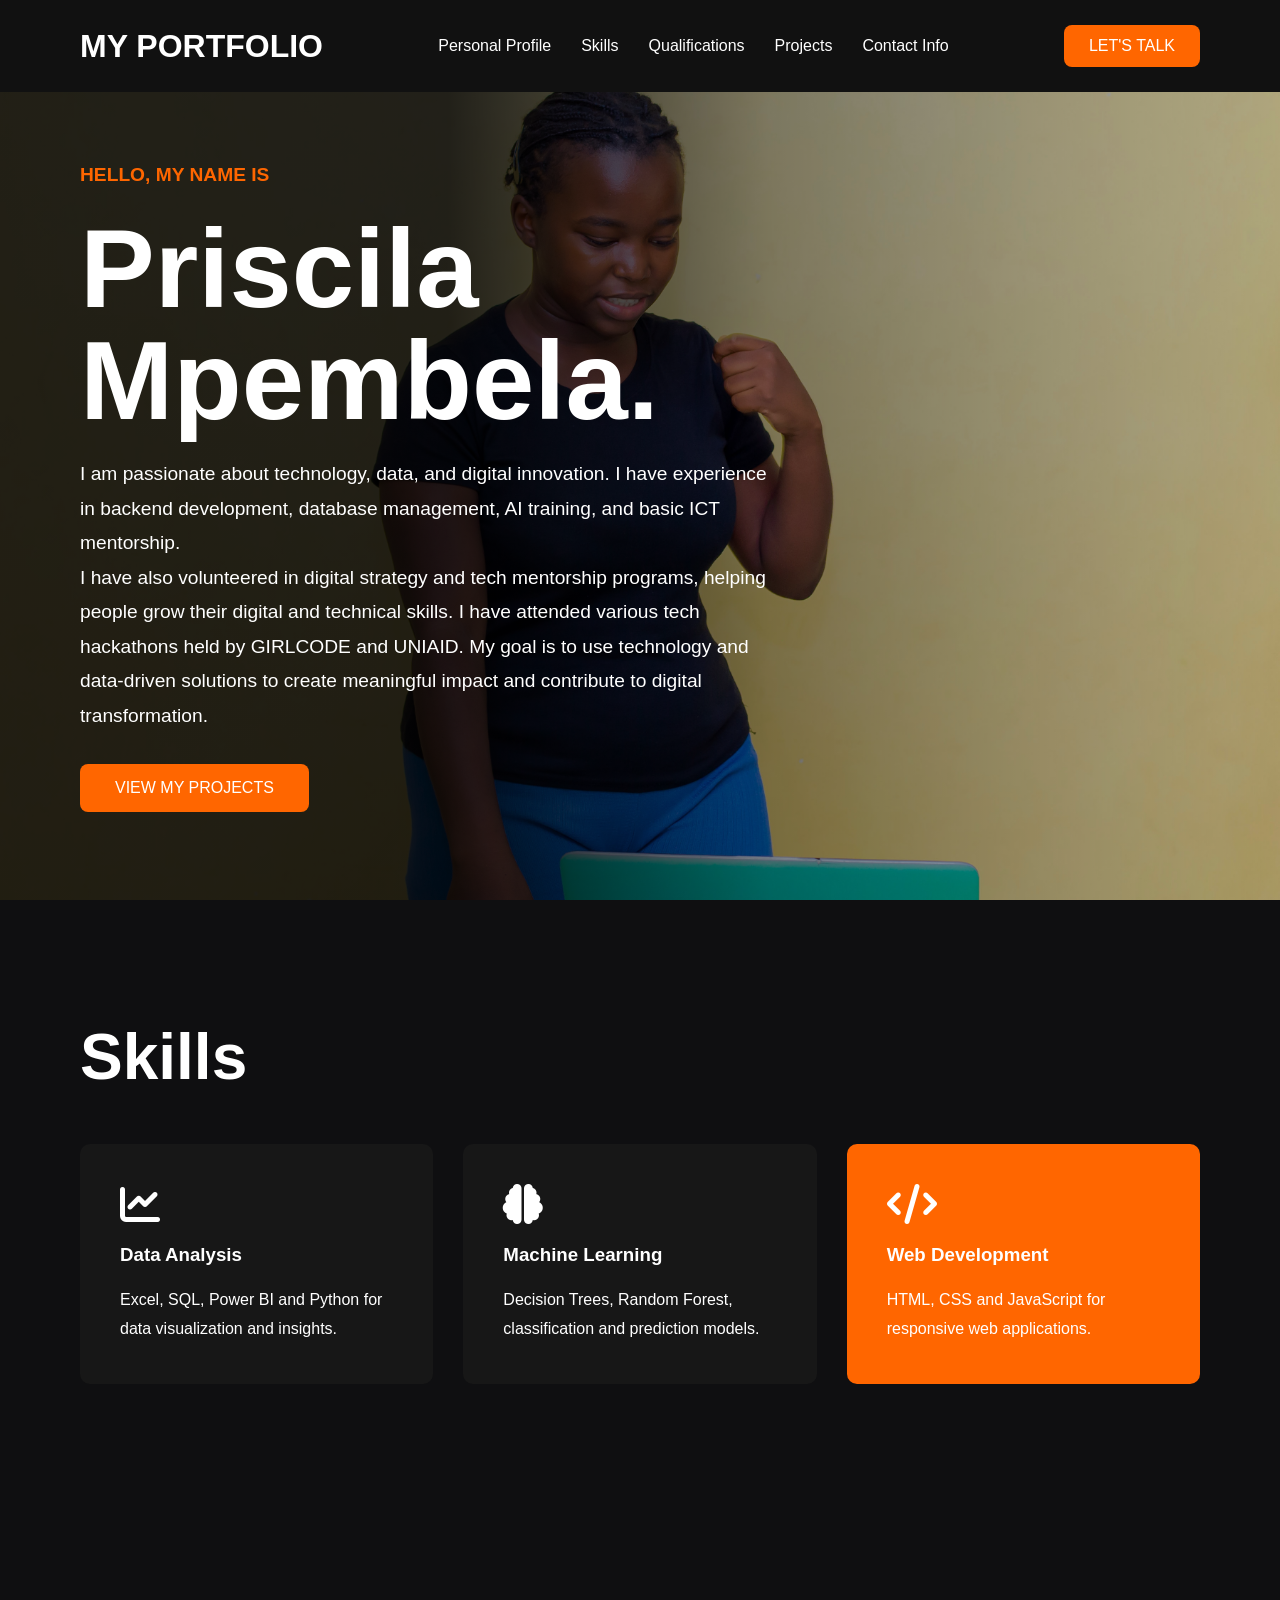
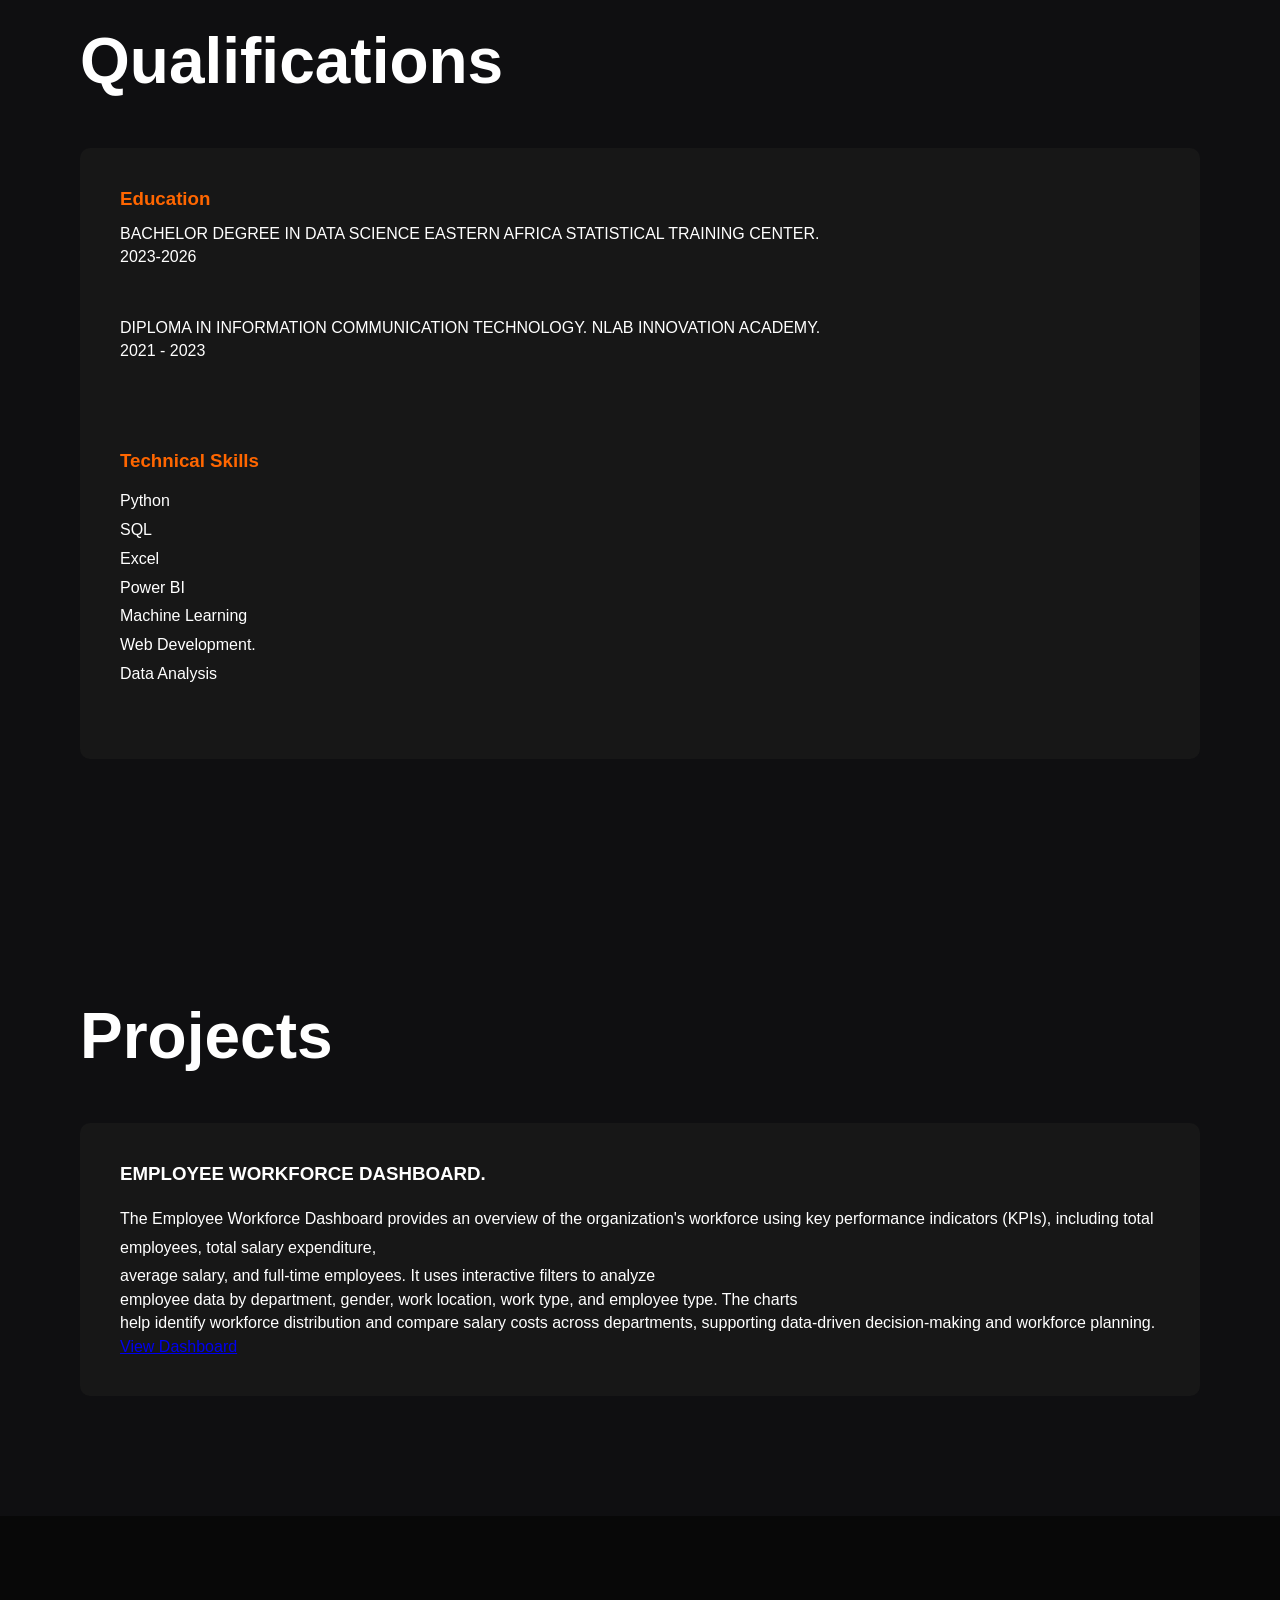
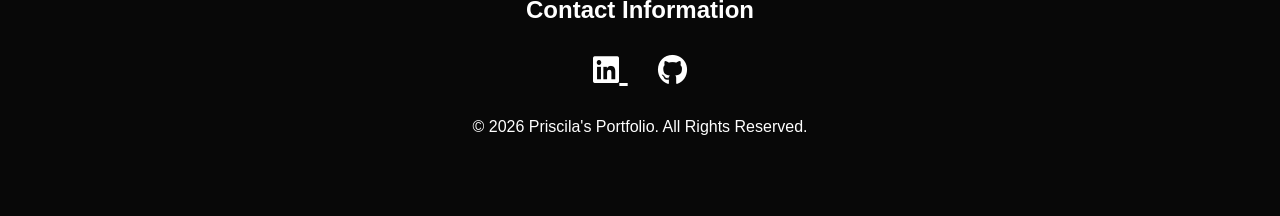
==== commit da707bb0: "Fix HTML formatting and structure" ====
--- a/index.html
+++ b/index.html
@@ -151,11 +151,14 @@
         and workforce planning.</p>
     </p>
             <div>
-          <iframe width="700" height="550" frameborder="0" scrolling="no" src="?wdAllowInteractivity=False&wdHideGridlines=True&wdHideHeaders=
-              True&wdDownloadButton=True&wdInConfigurator=True&wdInConfigurator=True"></iframe>
-</div>
-            <p>https://docs.google.com/spreadsheets/d/17MiDKnTEPfhu1SxD2uhXi
-                T9dG3s-4Ugl/edit?usp=sharing&ouid=110951167602224043997&rtpof=true&sd=true</p>
+ <a href="https://docs.google.com/spreadsheets/d/17MiDKnTEPfhu1SxD2uhXiT9dG3s-4Ugl/edit?usp=sharing&ouid=110951167602224043997&rtpof=true&sd=true"
+       target="_blank"
+       rel="noopener noreferrer"
+       class="project-btn">
+        View Dashboard
+    </a>
+
+           
 </section>
 
 <footer id="contact">
